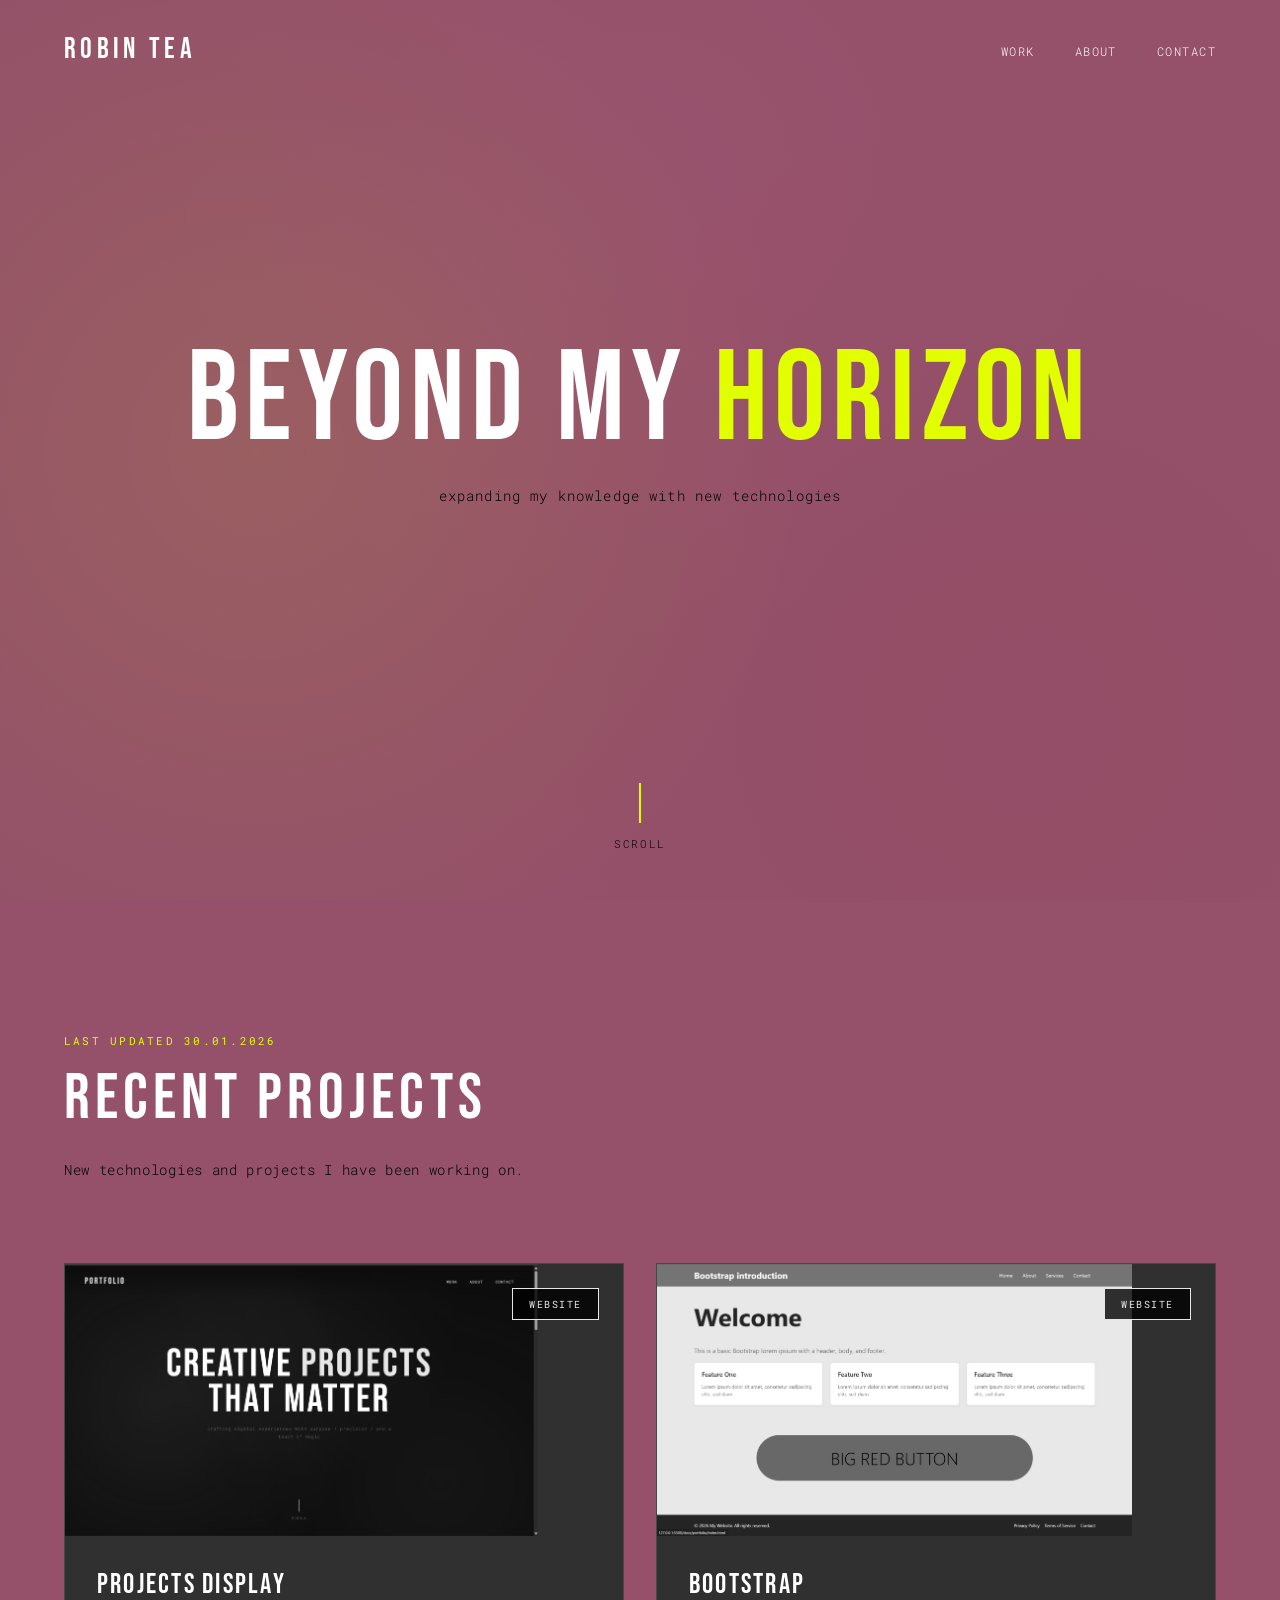
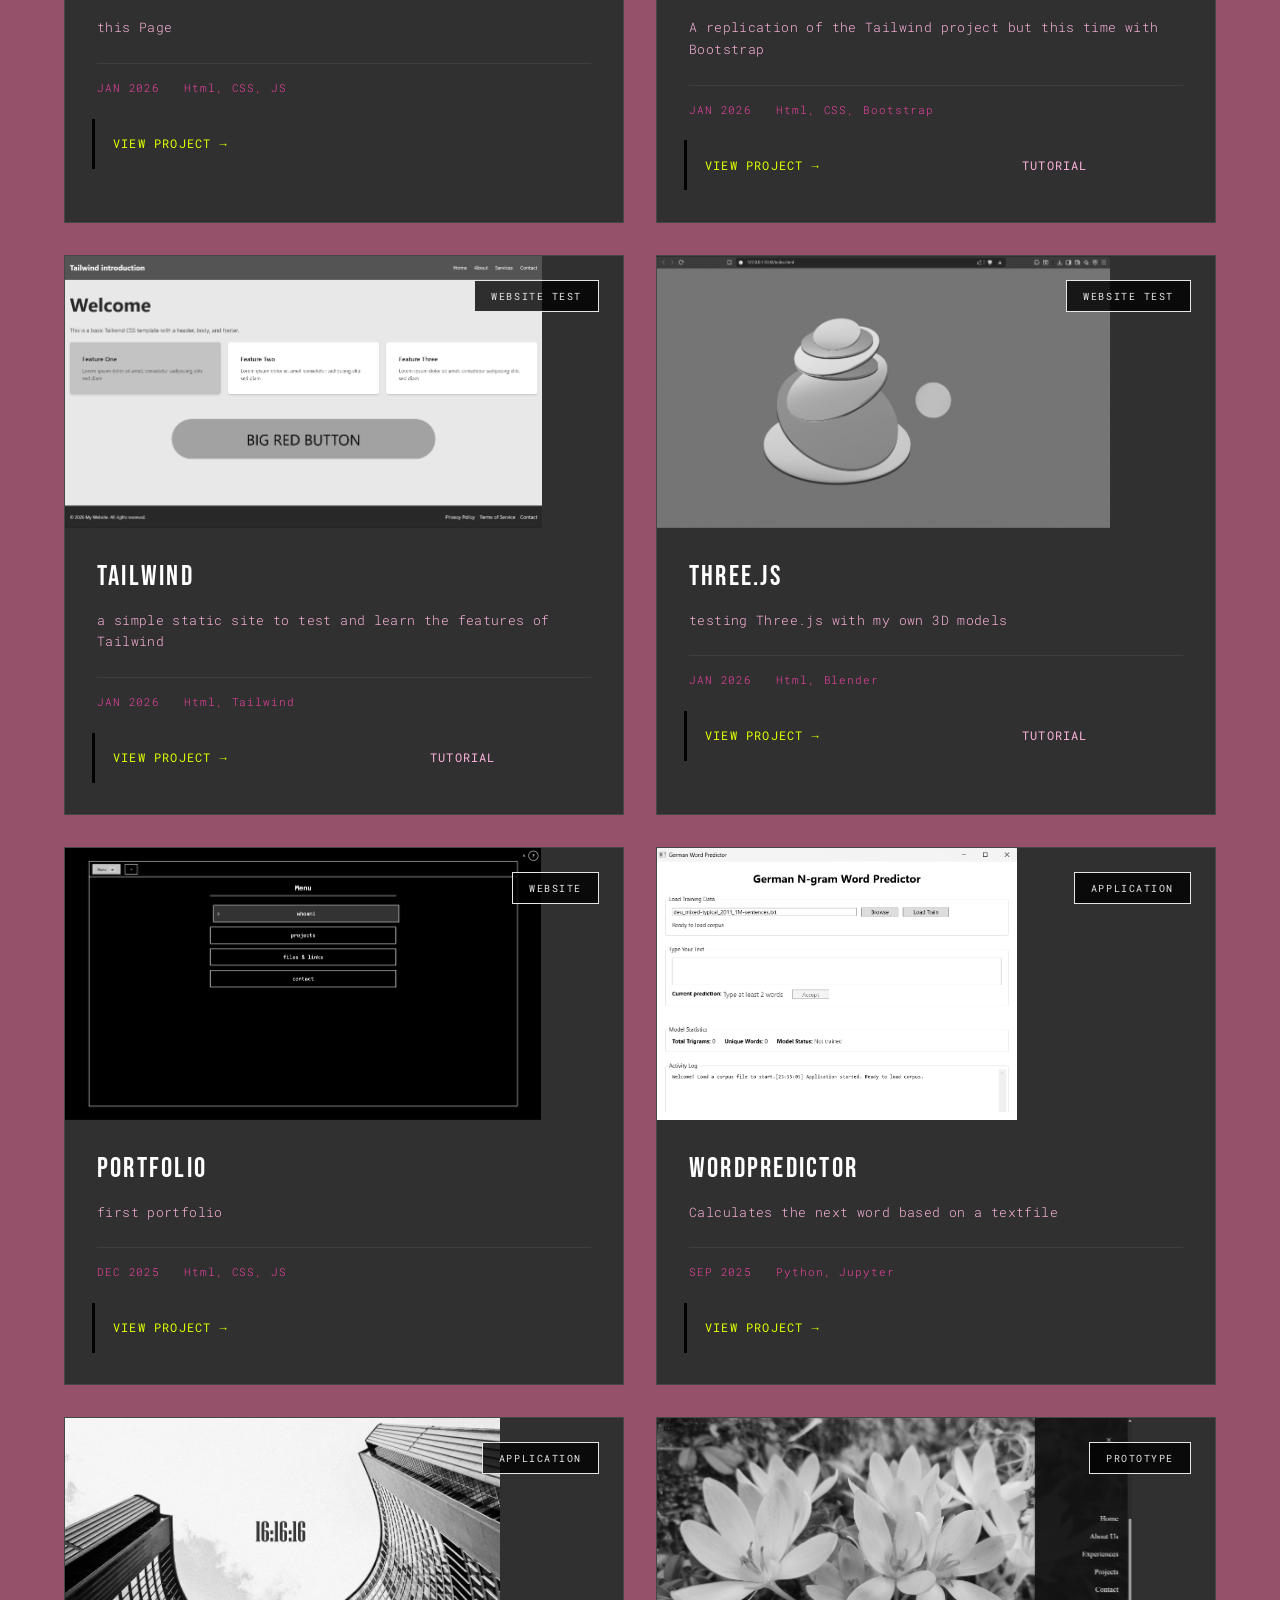
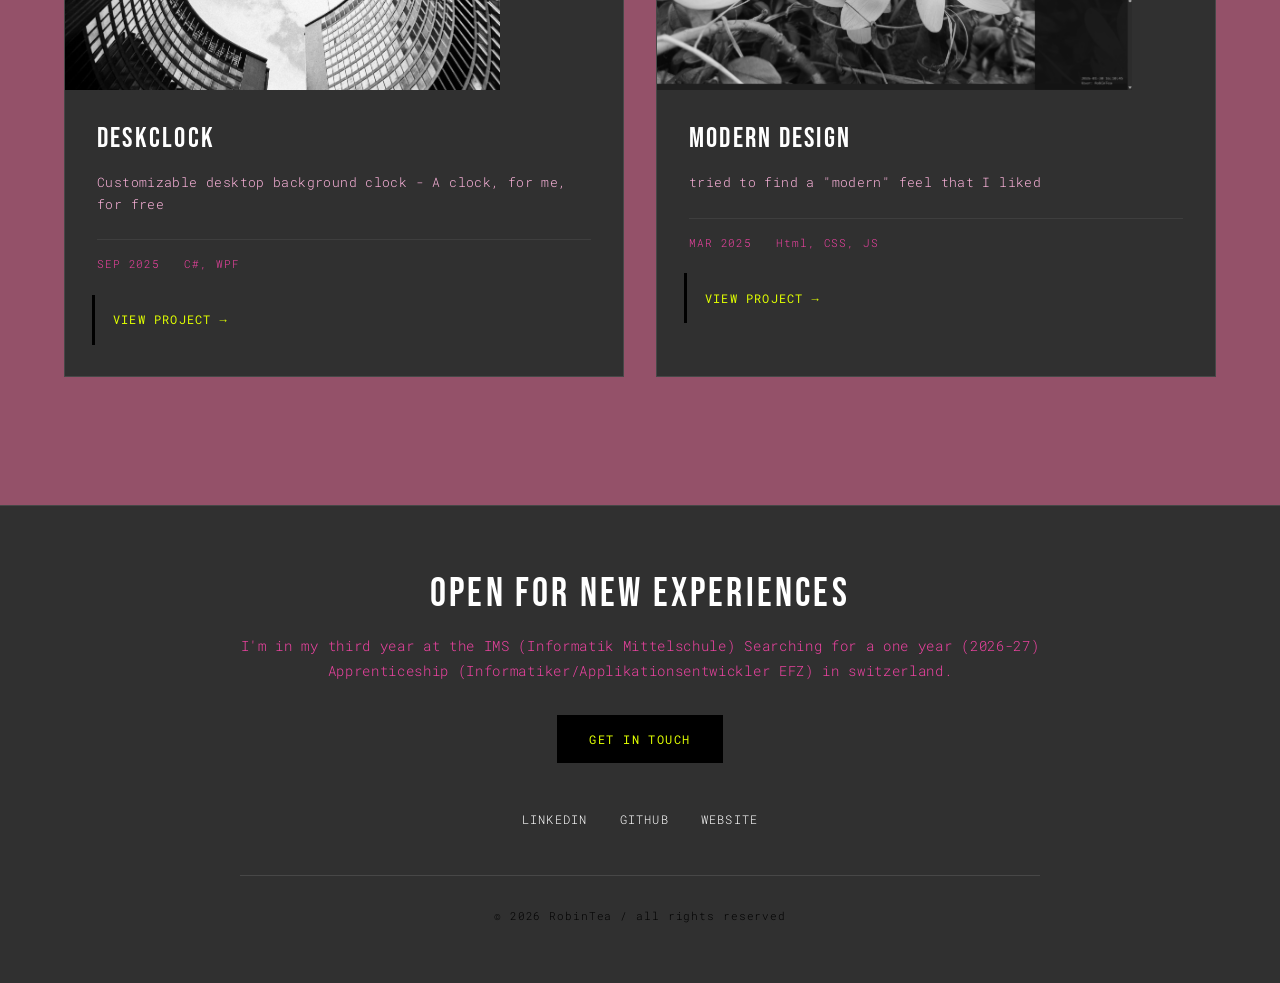
==== docs/index.html @ 31b61b34 "Add files via upload" ====
<!DOCTYPE html>
<html lang="en">
<head>
    <meta charset="UTF-8">
    <meta name="viewport" content="width=device-width, initial-scale=1.0">
    <title>Projects RobinTea</title>
    <link rel="stylesheet" href="styles.css">
    <link href="https://fonts.googleapis.com/css2?family=Bebas+Neue&family=Roboto+Mono:wght@100;300;400;500&display=swap" rel="stylesheet">
</head>
<body>
    <!-- Navigation -->
    <nav>
        <div class="logo">Robin Tea</div>
        <ul class="nav-links">
            <li><a href="#work">Work</a></li>
            <li><a href="https://robintea.github.io/portfolio/" target="_blank">About</a></li>
            <li><a href="#contact">Contact</a></li>
        </ul>
    </nav>

    <!-- Hero Section -->
    <section class="hero" id="hero">
        <div class="hero-content">
            <h1>
                BEYOND MY <span class="accent-text">HORIZON</span><br>
                
            </h1>
            <p>expanding my knowledge with new technologies</p>
        </div>
        <div class="scroll-indicator">
            <span></span>
            <small>scroll</small>
        </div>
    </section>

    <!-- Projects Section -->
    <section class="projects-section" id="work">
        <div class="section-header">
            <span class="section-label">last updated 30.01.2026</span>
            <h2 class="section-title">RECENT PROJECTS</h2>
            <p class="section-description">New technologies and projects I have been working on.</p>
        </div>

        <div class="projects-grid">

            <div class="project-card">
                <div class="project-image">
                    <div class="project-tag">website</div>
                    <img class="project-image" src="pic/projects-display.png">
                </div>
                <div class="project-content">
                    <h3 class="project-title">Projects display</h3>
                    <p class="project-description">this Page</p>
                    <div class="project-meta">
                        <span>JAN 2026</span>
                        <span>Html, CSS, JS</span>
                    </div>
                    <a href="#hero" class="project-link">view project →</a>
                </div>
            </div>

            <div class="project-card">
                <div class="project-image">
                    <div class="project-tag">website</div>
                    <img class="project-image" src="/docs/pic/bootstrap.png">
                </div>
                <div class="project-content">
                    <h3 class="project-title">Bootstrap</h3>
                    <p class="project-description">A replication of the Tailwind project but this time with Bootstrap</p>
                    <div class="project-meta">
                        <span>JAN 2026</span>
                        <span>Html, CSS, Bootstrap</span>
                    </div>
                    <a href="boot/index.html" target="_blank" class="project-link">view project →</a>
                    <a href="#" class="tutorial-link">Tutorial</a>
                </div>
            </div>

            <div class="project-card">
                <div class="project-image">
                    <div class="project-tag">website test</div>
                    <img class="project-image" src="/docs/pic/tailwind.png">
                </div>
                <div class="project-content">
                    <h3 class="project-title">Tailwind</h3>
                    <p class="project-description">a simple static site to test and learn the features of Tailwind</p>
                    <div class="project-meta">
                        <span>JAN 2026</span>
                        <span>Html, Tailwind</span>
                    </div>
                    <a href="tail/index.html" target="_blank" class="project-link">view project →</a>
                    <a href="#" class="tutorial-link">Tutorial</a>
                </div>
            </div>

            <div class="project-card">
                <div class="project-image">
                    <div class="project-tag">website test</div>
                    <img class="project-image" src="/docs/pic/three.png">
                </div>
                <div class="project-content">
                    <h3 class="project-title">three.js</h3>
                    <p class="project-description">testing Three.js with my own 3D models</p>
                    <div class="project-meta">
                        <span>JAN 2026</span>
                        <span>Html, Blender</span>
                    </div>
                    <a href="#" target="_blank" class="project-link">view project →</a>
                    <a href="#" target="_blank" class="tutorial-link">Tutorial</a>
                </div>
            </div>

            <div class="project-card">
                <div class="project-image">
                    <div class="project-tag">website</div>
                    <img class="project-image" src="/docs/pic/portfolio.png">
                </div>
                <div class="project-content">
                    <h3 class="project-title">Portfolio</h3>
                    <p class="project-description">first portfolio</p>
                    <div class="project-meta">
                        <span>DEC 2025</span>
                        <span>Html, CSS, JS</span>
                    </div>
                    <a href="https://robintea.github.io/portfolio/" target="_blank" class="project-link">view project →</a>
                </div>
            </div>

            <div class="project-card">
                <div class="project-image">
                    <div class="project-tag">Application</div>
                    <img class="project-image" src="/docs/pic/wordPredictor.png">
                </div>
                <div class="project-content">
                    <h3 class="project-title">WordPredictor</h3>
                    <p class="project-description">Calculates the next word based on a textfile</p>
                    <div class="project-meta">
                        <span>SEP 2025</span>
                        <span>Python, Jupyter</span>
                    </div>
                    <a href="https://github.com/RobinTea/Word_Predictor_AI/releases" target="_blank" class="project-link">view project →</a>
                </div>
            </div>

            <div class="project-card">
                <div class="project-image">
                    <div class="project-tag">Application</div>
                    <img class="project-image" src="/docs/pic/deskClock.png">
                </div>
                <div class="project-content">
                    <h3 class="project-title">DeskClock</h3>
                    <p class="project-description">Customizable desktop background clock - A clock, for me, for free</p>
                    <div class="project-meta">
                        <span>SEP 2025</span>
                        <span>C#, WPF</span>
                    </div>
                    <a href="https://github.com/RobinTea/DeskClock/releases" target="_blank" class="project-link">view project →</a>
                </div>
            </div>

            <div class="project-card">
                <div class="project-image">
                    <div class="project-tag">Prototype</div>
                    <img class="project-image" src="/docs/pic/flower.png">
                </div>
                <div class="project-content">
                    <h3 class="project-title">Modern Design</h3>
                    <p class="project-description">tried to find a "modern" feel that I liked</p>
                    <div class="project-meta">
                        <span>MAR 2025</span>
                        <span>Html, CSS, JS</span>
                    </div>
                    <a href="https://robintea.github.io/Lernperiode-9/" target="_blank" class="project-link">view project →</a>
                </div>
            </div>

            

        </div>
    </section>

    <!-- Footer -->
    <footer id="contact">
        <div class="footer-content">
            <h2 class="footer-title">open for new experiences</h2>
            <p class="footer-description">I'm in my third year at the IMS (Informatik Mittelschule) Searching for a one year (2026-27) Apprenticeship (Informatiker/Applikationsentwickler EFZ) in switzerland.</p>
            <a class="cta-button" onclick=" window.location.href='mailto:robin.taing@hotmail.com' ">get in touch</a>
            
            <div class="social-links">
                <a href="https://ch.linkedin.com/in/robin-taing-7a8b56353" target="_blank">linkedin</a>
                <a href="https://github.com/RobinTea" target="_blank">github</a>
                <a href="https://robintea.github.io/portfolio/" target="_blank">website</a>
            </div>

            <div class="copyright">
                © 2026 RobinTea / all rights reserved
            </div>
        </div>
    </footer>

    <script src="script.js"></script>
</body>
</html>
---- docs/styles.css ----
:root {
    /*--primary: #0033ff;*/
    --accent: #E1FF00;
    --primary-text: #ffffff;
    --purple: #BD5E97;
    --text: #000000;
    --bg: #945169;
    --card-text: #ffb5de;
    --card-bg: #303030;
    --tech-text: #f143a3;
}

* {
    margin: 0;
    padding: 0;
    box-sizing: border-box;
}

body {
    font-family: 'Roboto Mono', monospace;
    font-weight: 300;
    background: var(--bg);
    color: var(--text);
    overflow-x: hidden;
}

/* Hero Section */
.hero {
    height: 100vh;
    display: flex;
    align-items: center;
    justify-content: center;
    position: relative;
    overflow: hidden;
}

.hero::before {
    content: '';
    position: absolute;
    top: 0;
    left: 0;
    right: 0;
    bottom: 0;
    background: 
        radial-gradient(circle at 20% 50%, rgba(225, 255, 0, 0.08) 0%, transparent 50%),
        radial-gradient(circle at 80% 80%, rgba(151, 61, 92, 0.12) 0%, transparent 50%),
        radial-gradient(circle at 50% 20%, rgba(189, 94, 151, 0.08) 0%, transparent 50%);
    animation: pulse 15s ease-in-out infinite;
}

@keyframes pulse {
    0%, 100% { opacity: 1; }
    50% { opacity: 0.6; }
}

.hero-content {
    text-align: center;
    position: relative;
    z-index: 1;
    animation: fadeInUp 1.2s ease-out;
}

@keyframes fadeInUp {
    from {
        opacity: 0;
        transform: translateY(40px);
    }
    to {
        opacity: 1;
        transform: translateY(0);
    }
}

.hero h1 {
    font-family: 'Bebas Neue', sans-serif;
    font-size: clamp(3rem, 10vw, 8rem);
    font-weight: 400;
    line-height: 0.9;
    margin-bottom: 1.5rem;
    letter-spacing: 0.05em;
    color: var(--primary-text);
}

.hero .accent-text {
    color: var(--accent);
    display: inline-block;
    animation: slideIn 1.2s ease-out 0.3s both;
}

@keyframes slideIn {
    from {
        opacity: 0;
        transform: translateX(-30px);
    }
    to {
        opacity: 1;
        transform: translateX(0);
    }
}

.hero p {
    font-size: 0.9rem;
    font-weight: 300;
    color: var(--text);
    max-width: 600px;
    margin: 0 auto 3rem;
    animation: fadeInUp 1.2s ease-out 0.4s both;
    letter-spacing: 0.08em;
    line-height: 1.8;
}

.scroll-indicator {
    position: absolute;
    bottom: 3rem;
    left: 50%;
    transform: translateX(-50%);
    animation: bounce 2s infinite;
}

@keyframes bounce {
    0%, 20%, 50%, 80%, 100% { transform: translateX(-50%) translateY(0); }
    40% { transform: translateX(-50%) translateY(-10px); }
    60% { transform: translateX(-50%) translateY(-5px); }
}

.scroll-indicator span {
    display: block;
    width: 2px;
    height: 40px;
    background: var(--accent);
    margin: 0 auto 0.5rem;
}

.scroll-indicator small {
    font-size: 0.7rem;
    letter-spacing: 0.15em;
    text-transform: uppercase;
    color: var(--text);
}

/* Navigation */
nav {
    position: fixed;
    top: 0;
    left: 0;
    right: 0;
    padding: 2rem 4rem;
    display: flex;
    justify-content: space-between;
    align-items: center;
    z-index: 1000;
    /*background: linear-gradient(to bottom, var(--dark-bg) 0%, transparent 100%);
    animation: fadeIn 1s ease-out;*/
}

@keyframes fadeIn {
    from { opacity: 0; }
    to { opacity: 1; }
}

.logo {
    font-family: 'Bebas Neue', sans-serif;
    font-size: 1.8rem;
    font-weight: 400;
    letter-spacing: 0.15em;
    color: var(--primary-text);
}

.nav-links {
    display: flex;
    gap: 2.5rem;
    list-style: none;
}

.nav-links a {
    color: var(--primary-text);
    text-decoration: none;
    font-weight: 300;
    font-size: 0.75rem;
    letter-spacing: 0.12em;
    position: relative;
    transition: color 0.3s ease;
    text-transform: uppercase;
}

.nav-links a::after {
    content: '';
    position: absolute;
    bottom: -4px;
    left: 0;
    width: 0;
    height: 1px;
    background: var(--accent);
    transition: width 0.3s ease;
}

.nav-links a:hover {
    color: var(--accent);
}

.nav-links a:hover::after {
    width: 100%;
}

/* Projects Grid */
.projects-section {
    padding: 8rem 4rem;
    max-width: 1600px;
    margin: 0 auto;
}

.section-header {
    margin-bottom: 5rem;
    animation: fadeInUp 1s ease-out;
}

.section-label {
    font-size: 0.7rem;
    letter-spacing: 0.2em;
    text-transform: uppercase;
    color: var(--accent);
    font-weight: 400;
    margin-bottom: 1rem;
    display: inline-block;
}

.section-title {
    font-family: 'Bebas Neue', sans-serif;
    font-size: clamp(2.5rem, 5vw, 4rem);
    font-weight: 400;
    line-height: 1.1;
    margin-bottom: 1.5rem;
    letter-spacing: 0.08em;
    color: var(--primary-text);
}

.section-description {
    font-size: 0.85rem;
    font-weight: 300;
    color: var(--card);
    max-width: 600px;
    line-height: 1.8;
    letter-spacing: 0.05em;
}

.projects-grid {
    display: grid;
    grid-template-columns: repeat(auto-fit, minmax(400px, 1fr));
    gap: 2rem;
    margin-top: 4rem;
}

.project-card {
    background: var(--card-bg);
    border: 1px solid rgba(122, 122, 122, 0.3);
    border-radius: 0;
    overflow: hidden;
    transition: transform 0.4s ease, border-color 0.4s ease;
    cursor: pointer;
    position: relative;
    animation: fadeInUp 0.8s ease-out both;
}

.project-card:nth-child(1) { animation-delay: 0.1s; }
.project-card:nth-child(2) { animation-delay: 0.2s; }
.project-card:nth-child(3) { animation-delay: 0.3s; }
.project-card:nth-child(4) { animation-delay: 0.4s; }
.project-card:nth-child(5) { animation-delay: 0.5s; }
.project-card:nth-child(6) { animation-delay: 0.6s; }

.project-card:hover {
    transform: translateY(-8px);
    border-color: var(--accent);
}


.project-image {
    height: 17rem;
    /*background: linear-gradient(135deg, var(--primary-text) 0%, var(--purple) 100%);*/
    position: relative;
    overflow: hidden;
    filter: grayscale(100%);
    transition: filter 0.3s;
}

.project-image:hover {
    filter: grayscale(0%);
}

/*
.project-card:nth-child(2n) .project-image {
    background: linear-gradient(135deg, var(--purple) 0%, var(--accent) 100%);
}

.project-card:nth-child(3n) .project-image {
    background: linear-gradient(135deg, var(--accent) 0%, var(--primary-text) 100%);
}

.project-card:nth-child(4n) .project-image {
    background: linear-gradient(135deg, var(--primary-text) 0%, #1a1a1a 100%);
}

.project-card:nth-child(5n) .project-image {
    background: linear-gradient(135deg, var(--purple) 0%, var(--text) 100%);
}

.project-card:nth-child(6n) .project-image {
    background: linear-gradient(135deg, #1a1a1a 0%, var(--purple) 100%);
}
*/

.project-image::before {
    content: '';
    position: absolute;
    top: 0;
    left: 0;
    right: 0;
    bottom: 0;
    background: rgba(0, 0, 0, 0.3);
    opacity: 0;
    transition: opacity 0.4s ease;
}

.project-card:hover .project-image::before {
    opacity: 1;
}

.project-tag {
    position: absolute;
    top: 1.5rem;
    right: 1.5rem;
    background: rgba(0, 0, 0, 0.8);
    border: 1px solid var(--accent);
    color: var(--accent);
    padding: 0.5rem 1rem;
    font-size: 0.65rem;
    font-weight: 400;
    letter-spacing: 0.15em;
    text-transform: uppercase;
    z-index: 1;
    border-radius: 0;
}

.project-content {
    padding: 2rem;
}

.project-title {
    font-family: 'Bebas Neue', sans-serif;
    font-size: 1.75rem;
    font-weight: 400;
    margin-bottom: 1rem;
    line-height: 1.2;
    letter-spacing: 0.08em;
    color: var(--primary-text);
}

.project-description {
    color: var(--card-text);
    font-size: 0.8rem;
    font-weight: 300;
    line-height: 1.7;
    margin-bottom: 1.5rem;
    letter-spacing: 0.03em;
}

.project-meta {
    display: flex;
    gap: 1.5rem;
    font-size: 0.7rem;
    color: var(--tech-text);
    border-top: 1px solid rgba(122, 122, 122, 0.2);
    padding-top: 1rem;
    letter-spacing: 0.08em;
}

.project-meta span {
    display: flex;
    align-items: center;
    gap: 0.5rem;
}

.project-link {
    padding: 1rem;
    margin-top: 1.5rem;
    display: inline-flex;
    align-items: center;
    gap: 0.5rem;
    color: var(--accent);
    font-weight: 400;
    font-size: 0.75rem;
    text-decoration: none;
    letter-spacing: 0.1em;
    text-transform: uppercase;
    transition: gap 0.3s ease;
    position: relative;
}

.project-link::after {
    content: '';
    position:absolute;
    bottom: 3spx;
    left: -5px;
    width: 3px;
    height: 50px;
    /*text-decoration: underline ;*/
    background: var(--text);
    transition: width 0.5s ease-in;
    z-index: -1;
}

.project-link:hover::after {
    width: 280%;
}

.project-link:hover {
    color: var(--accent);
}

.tutorial-link {
    margin-top: 1.5rem;
    margin-left: 11rem;
    align-items: right;
    color: var(--card-text);
    font-weight: 400;
    font-size: 0.75rem;
    text-decoration: none;
    letter-spacing: 0.1em;
    text-transform: uppercase;
}

.tutorial-link:hover {
    color: var(--accent);
    text-decoration: underline;
}

/* Featured Project */
.featured-project {
    background: var(--card-bg);
    border: 1px solid rgba(122, 122, 122, 0.3);
    color: white;
    overflow: hidden;
    margin: 6rem 0;
    display: grid;
    grid-template-columns: 1fr 1fr;
    min-height: 600px;
    animation: fadeInUp 1s ease-out;
}

.featured-content {
    padding: 4rem;
    display: flex;
    flex-direction: column;
    justify-content: center;
}

.featured-label {
    color: var(--accent);
    font-size: 0.7rem;
    letter-spacing: 0.2em;
    text-transform: uppercase;
    font-weight: 400;
    margin-bottom: 2rem;
}

.featured-title {
    font-family: 'Bebas Neue', sans-serif;
    font-size: 3rem;
    font-weight: 400;
    line-height: 1.1;
    margin-bottom: 1.5rem;
    letter-spacing: 0.08em;
    color: var(--primary-text);
}

.featured-description {
    font-size: 0.85rem;
    font-weight: 300;
    line-height: 1.8;
    color: var(--text);
    margin-bottom: 2rem;
    letter-spacing: 0.05em;
}

.featured-stats {
    display: grid;
    grid-template-columns: repeat(3, 1fr);
    gap: 2rem;
    margin: 3rem 0;
}

.stat {
    border-left: 2px solid var(--accent);
    padding-left: 1rem;
}

.stat-value {
    font-family: 'Bebas Neue', sans-serif;
    font-size: 2.5rem;
    font-weight: 400;
    color: var(--primary-text);
    margin-bottom: 0.5rem;
    letter-spacing: 0.05em;
}

.stat-label {
    font-size: 0.65rem;
    color: var(--text);
    text-transform: uppercase;
    letter-spacing: 0.15em;
}

.featured-image {
    background: linear-gradient(135deg, var(--primary-text) 0%, var(--purple) 50%, var(--accent) 100%);
    position: relative;
}

.cta-button {
    display: inline-flex;
    align-items: center;
    gap: 0.75rem;
    background: var(--text);
    color: var(--accent);
    padding: 1rem 2rem;
    border: none;
    border-radius: 0;
    font-family: 'Roboto Mono', monospace;
    font-size: 0.75rem;
    font-weight: 400;
    letter-spacing: 0.12em;
    text-transform: uppercase;
    cursor: pointer;
    transition: all 0.3s ease;
    text-decoration: none;
    align-self: flex-start;
}

.cta-button:hover {
    background: var(--accent);
    color: var(--text);
}

/* Footer */
footer {
    background: var(--card-bg);
    color: white;
    padding: 4rem;
    text-align: center;
    border-top: 1px solid rgba(122, 122, 122, 0.3);
}

.footer-content {
    max-width: 800px;
    margin: 0 auto;
}

.footer-title {
    font-family: 'Bebas Neue', sans-serif;
    font-size: 2.5rem;
    font-weight: 400;
    margin-bottom: 1rem;
    letter-spacing: 0.08em;
    color: var(--primary-text);
}

.footer-description {
    color: var(--tech-text);
    margin-bottom: 2rem;
    font-size: 0.85rem;
    font-weight: 300;
    letter-spacing: 0.05em;
    line-height: 1.8;
}

.social-links {
    display: flex;
    justify-content: center;
    gap: 2rem;
    margin: 3rem 0;
    color: var(--text);
}

.social-links a {
    color: var(--primary-text);
    text-decoration: none;
    font-weight: 300;
    font-size: 0.75rem;
    letter-spacing: 0.1em;
    text-transform: uppercase;
    transition: color 1.3s ease;
}

.social-links a:hover {
    color: var(--accent);
    text-decoration: underline;
}

.copyright {
    margin-top: 3rem;
    padding-top: 2rem;
    border-top: 1px solid rgba(122, 122, 122, 0.3);
    color: var(--text);
    font-size: 0.7rem;
    letter-spacing: 0.08em;
}

/* Responsive */
@media (max-width: 1024px) {
    .projects-grid {
        grid-template-columns: 1fr;
    }

    .featured-project {
        grid-template-columns: 1fr;
    }

    .featured-image {
        min-height: 400px;
    }

    nav {
        padding: 1.5rem 2rem;
    }

    .projects-section {
        padding: 4rem 2rem;
    }
}

@media (max-width: 768px) {
    .nav-links {
        display: none;
    }

    .hero h1 {
        font-size: 3rem;
    }

    .section-title {
        font-size: 2rem;
    }

    .featured-stats {
        grid-template-columns: 1fr;
    }

    .featured-content {
        padding: 2rem;
    }

    .featured-title {
        font-size: 2rem;
    }
}
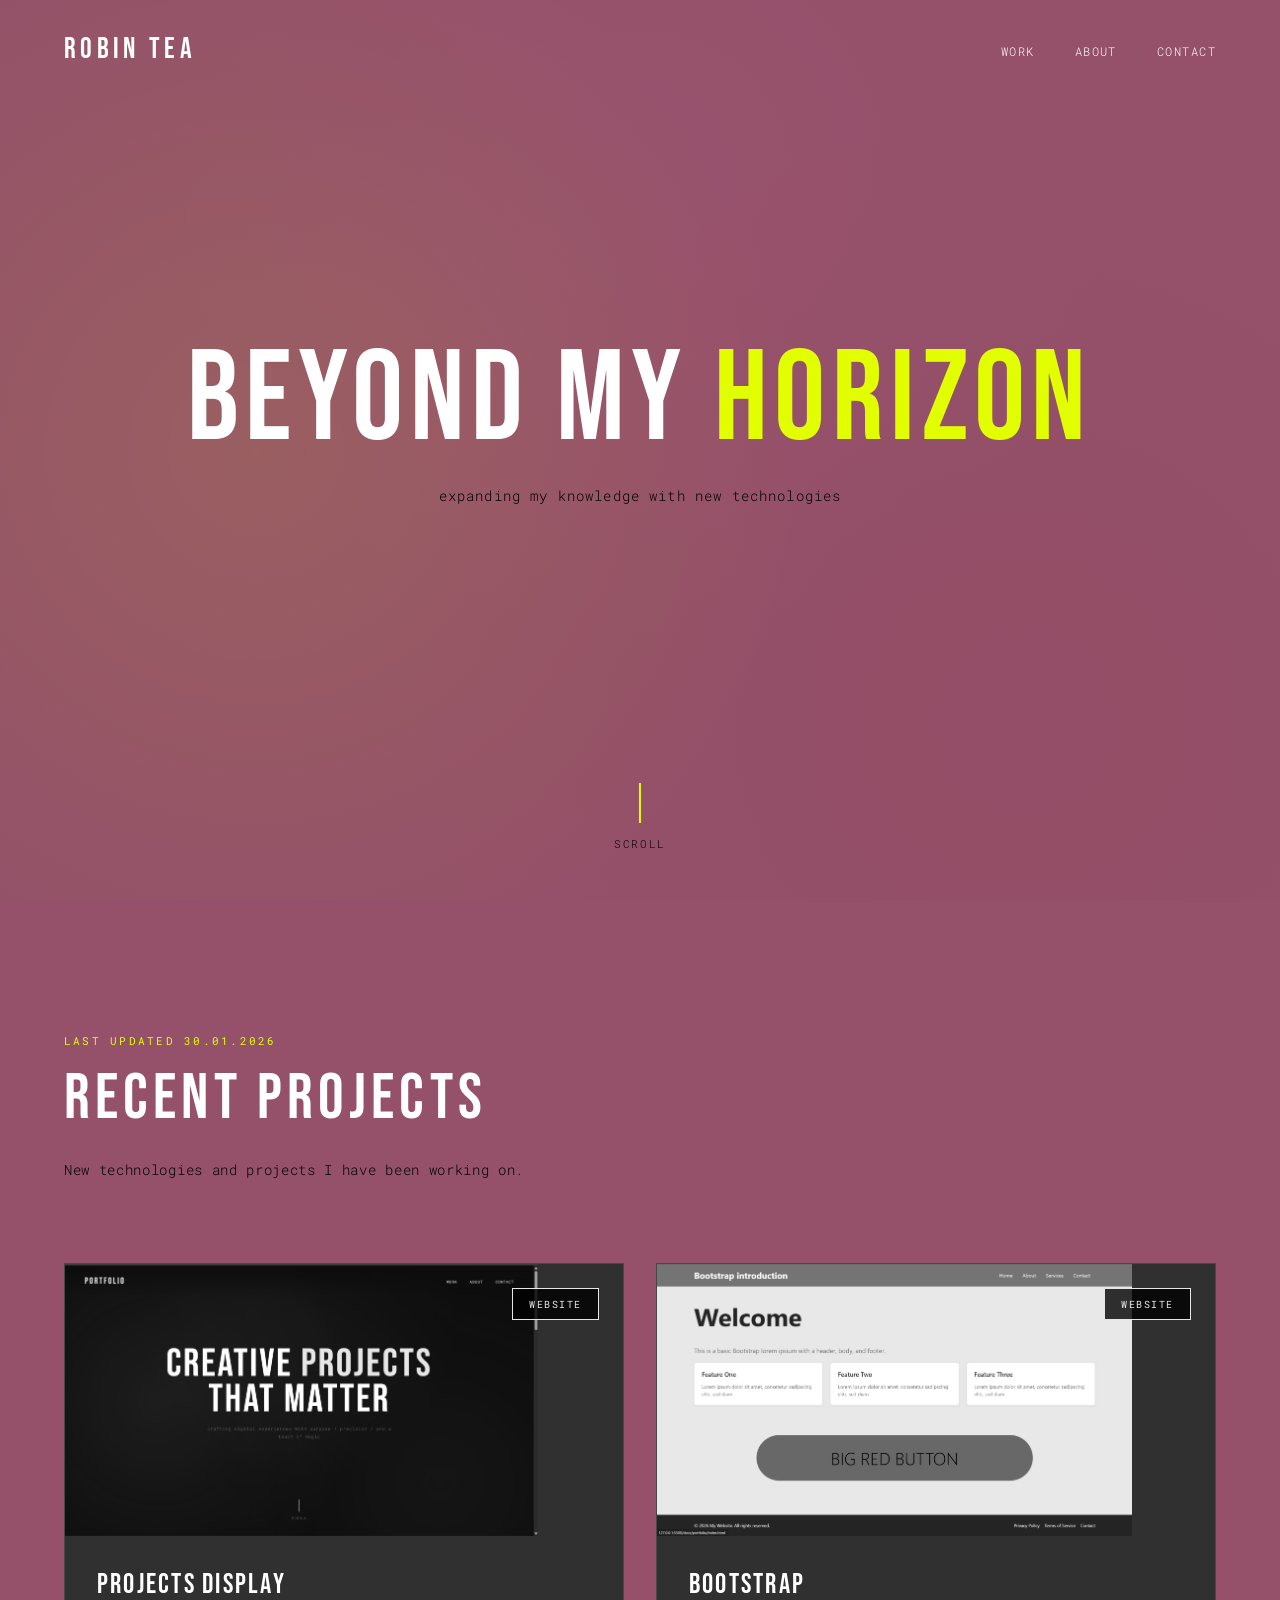
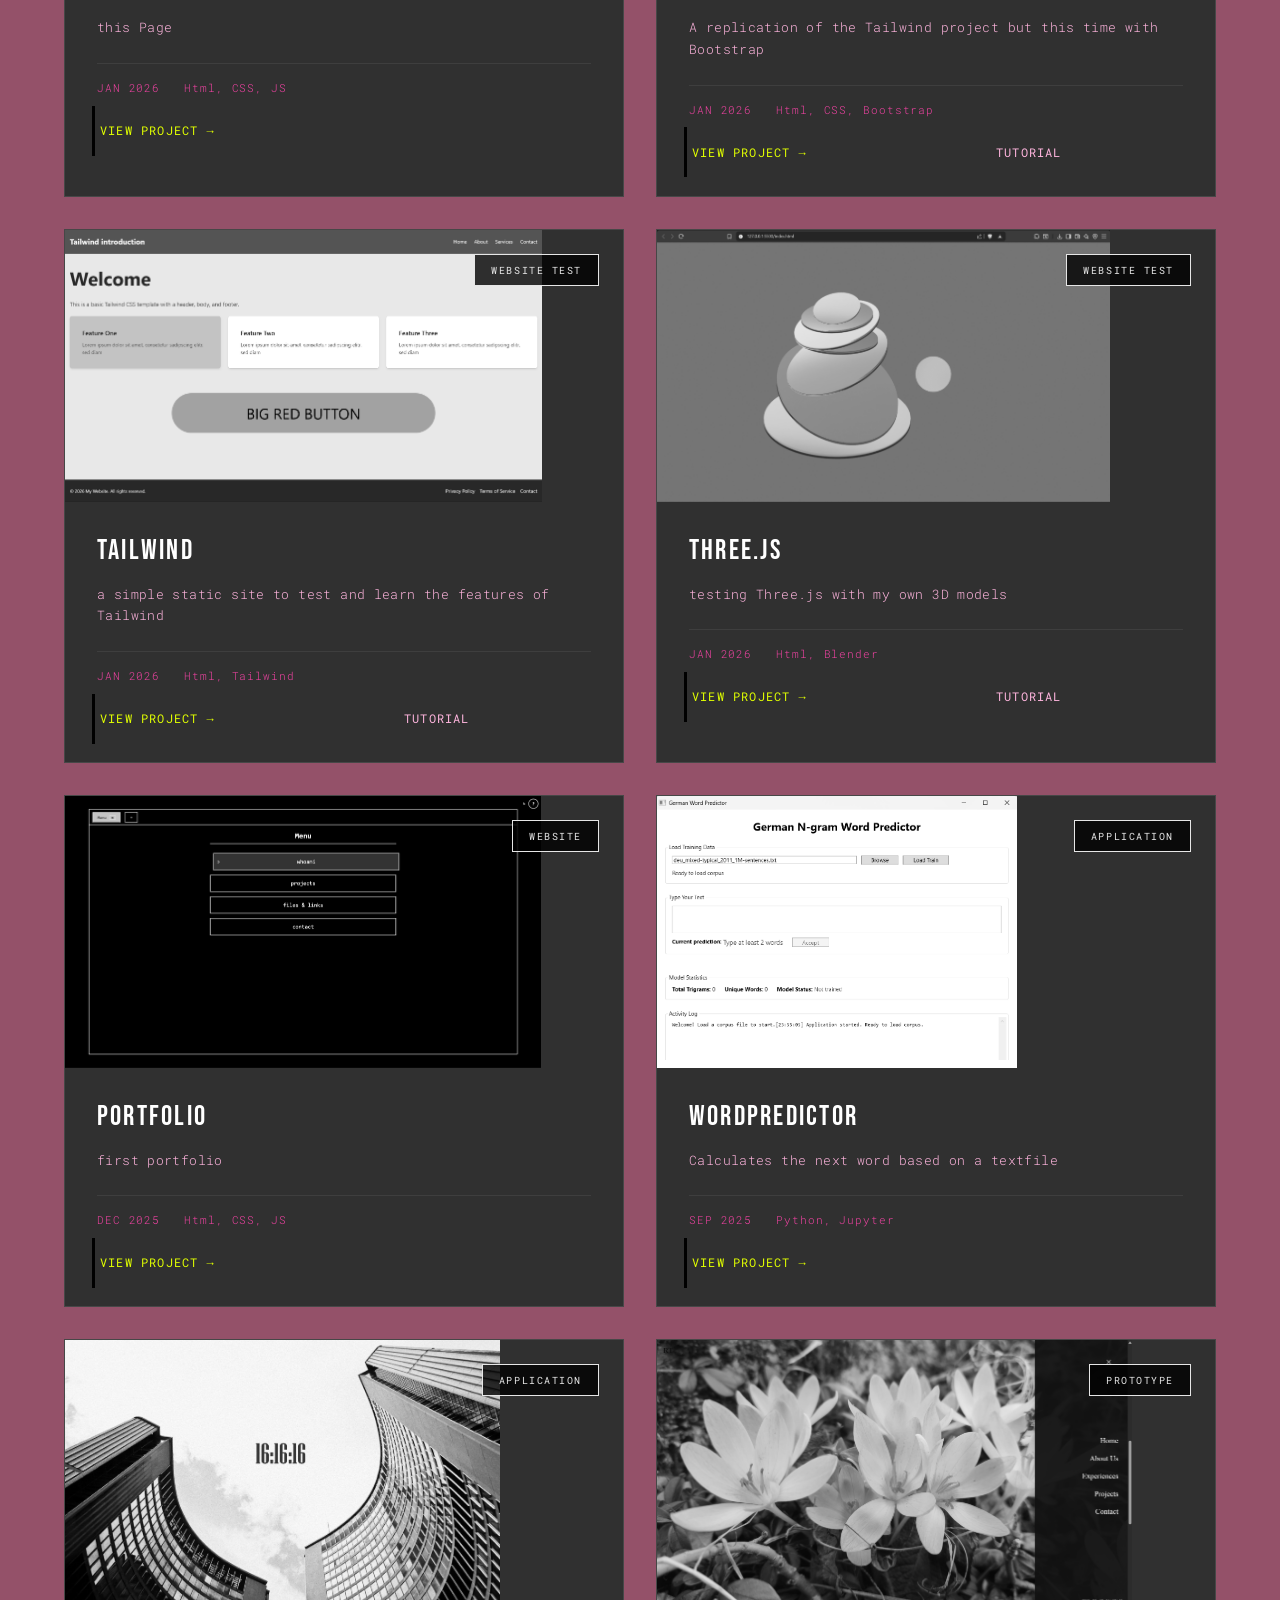
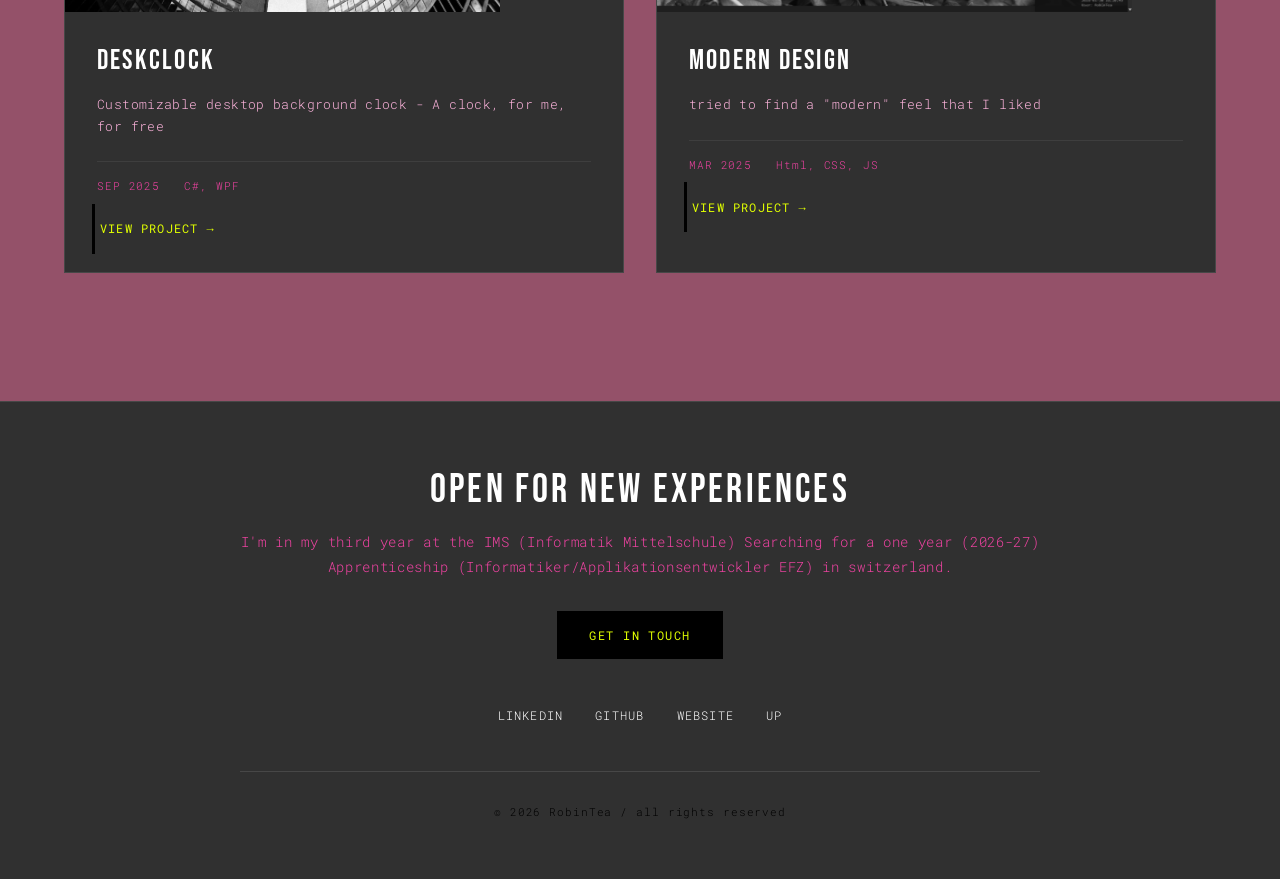
==== commit 9d38c841: "Add files via upload" ====
--- a/docs/index.html
+++ b/docs/index.html
@@ -23,7 +23,6 @@
         <div class="hero-content">
             <h1>
                 BEYOND MY <span class="accent-text">HORIZON</span><br>
-                
             </h1>
             <p>expanding my knowledge with new technologies</p>
         </div>
@@ -62,7 +61,7 @@
             <div class="project-card">
                 <div class="project-image">
                     <div class="project-tag">website</div>
-                    <img class="project-image" src="/docs/pic/bootstrap.png">
+                    <img class="project-image" src="pic/bootstrap.png">
                 </div>
                 <div class="project-content">
                     <h3 class="project-title">Bootstrap</h3>
@@ -79,7 +78,7 @@
             <div class="project-card">
                 <div class="project-image">
                     <div class="project-tag">website test</div>
-                    <img class="project-image" src="/docs/pic/tailwind.png">
+                    <img class="project-image" src="pic/tailwind.png">
                 </div>
                 <div class="project-content">
                     <h3 class="project-title">Tailwind</h3>
@@ -96,7 +95,7 @@
             <div class="project-card">
                 <div class="project-image">
                     <div class="project-tag">website test</div>
-                    <img class="project-image" src="/docs/pic/three.png">
+                    <img class="project-image" src="pic/three.png">
                 </div>
                 <div class="project-content">
                     <h3 class="project-title">three.js</h3>
@@ -113,7 +112,7 @@
             <div class="project-card">
                 <div class="project-image">
                     <div class="project-tag">website</div>
-                    <img class="project-image" src="/docs/pic/portfolio.png">
+                    <img class="project-image" src="pic/portfolio.png">
                 </div>
                 <div class="project-content">
                     <h3 class="project-title">Portfolio</h3>
@@ -129,7 +128,7 @@
             <div class="project-card">
                 <div class="project-image">
                     <div class="project-tag">Application</div>
-                    <img class="project-image" src="/docs/pic/wordPredictor.png">
+                    <img class="project-image" src="pic/wordPredictor.png">
                 </div>
                 <div class="project-content">
                     <h3 class="project-title">WordPredictor</h3>
@@ -145,7 +144,7 @@
             <div class="project-card">
                 <div class="project-image">
                     <div class="project-tag">Application</div>
-                    <img class="project-image" src="/docs/pic/deskClock.png">
+                    <img class="project-image" src="pic/deskClock.png">
                 </div>
                 <div class="project-content">
                     <h3 class="project-title">DeskClock</h3>
@@ -161,7 +160,7 @@
             <div class="project-card">
                 <div class="project-image">
                     <div class="project-tag">Prototype</div>
-                    <img class="project-image" src="/docs/pic/flower.png">
+                    <img class="project-image" src="pic/flower.png">
                 </div>
                 <div class="project-content">
                     <h3 class="project-title">Modern Design</h3>
@@ -190,6 +189,7 @@
                 <a href="https://ch.linkedin.com/in/robin-taing-7a8b56353" target="_blank">linkedin</a>
                 <a href="https://github.com/RobinTea" target="_blank">github</a>
                 <a href="https://robintea.github.io/portfolio/" target="_blank">website</a>
+                <a href="#hero" target="_blank">up</a>
             </div>
 
             <div class="copyright">
--- a/docs/styles.css
+++ b/docs/styles.css
@@ -381,7 +381,7 @@
 }
 
 .project-link {
-    padding: 1rem;
+    padding: 3px;
     margin-top: 1.5rem;
     display: inline-flex;
     align-items: center;
@@ -410,7 +410,7 @@
 }
 
 .project-link:hover::after {
-    width: 280%;
+    width: 320%;
 }
 
 .project-link:hover {
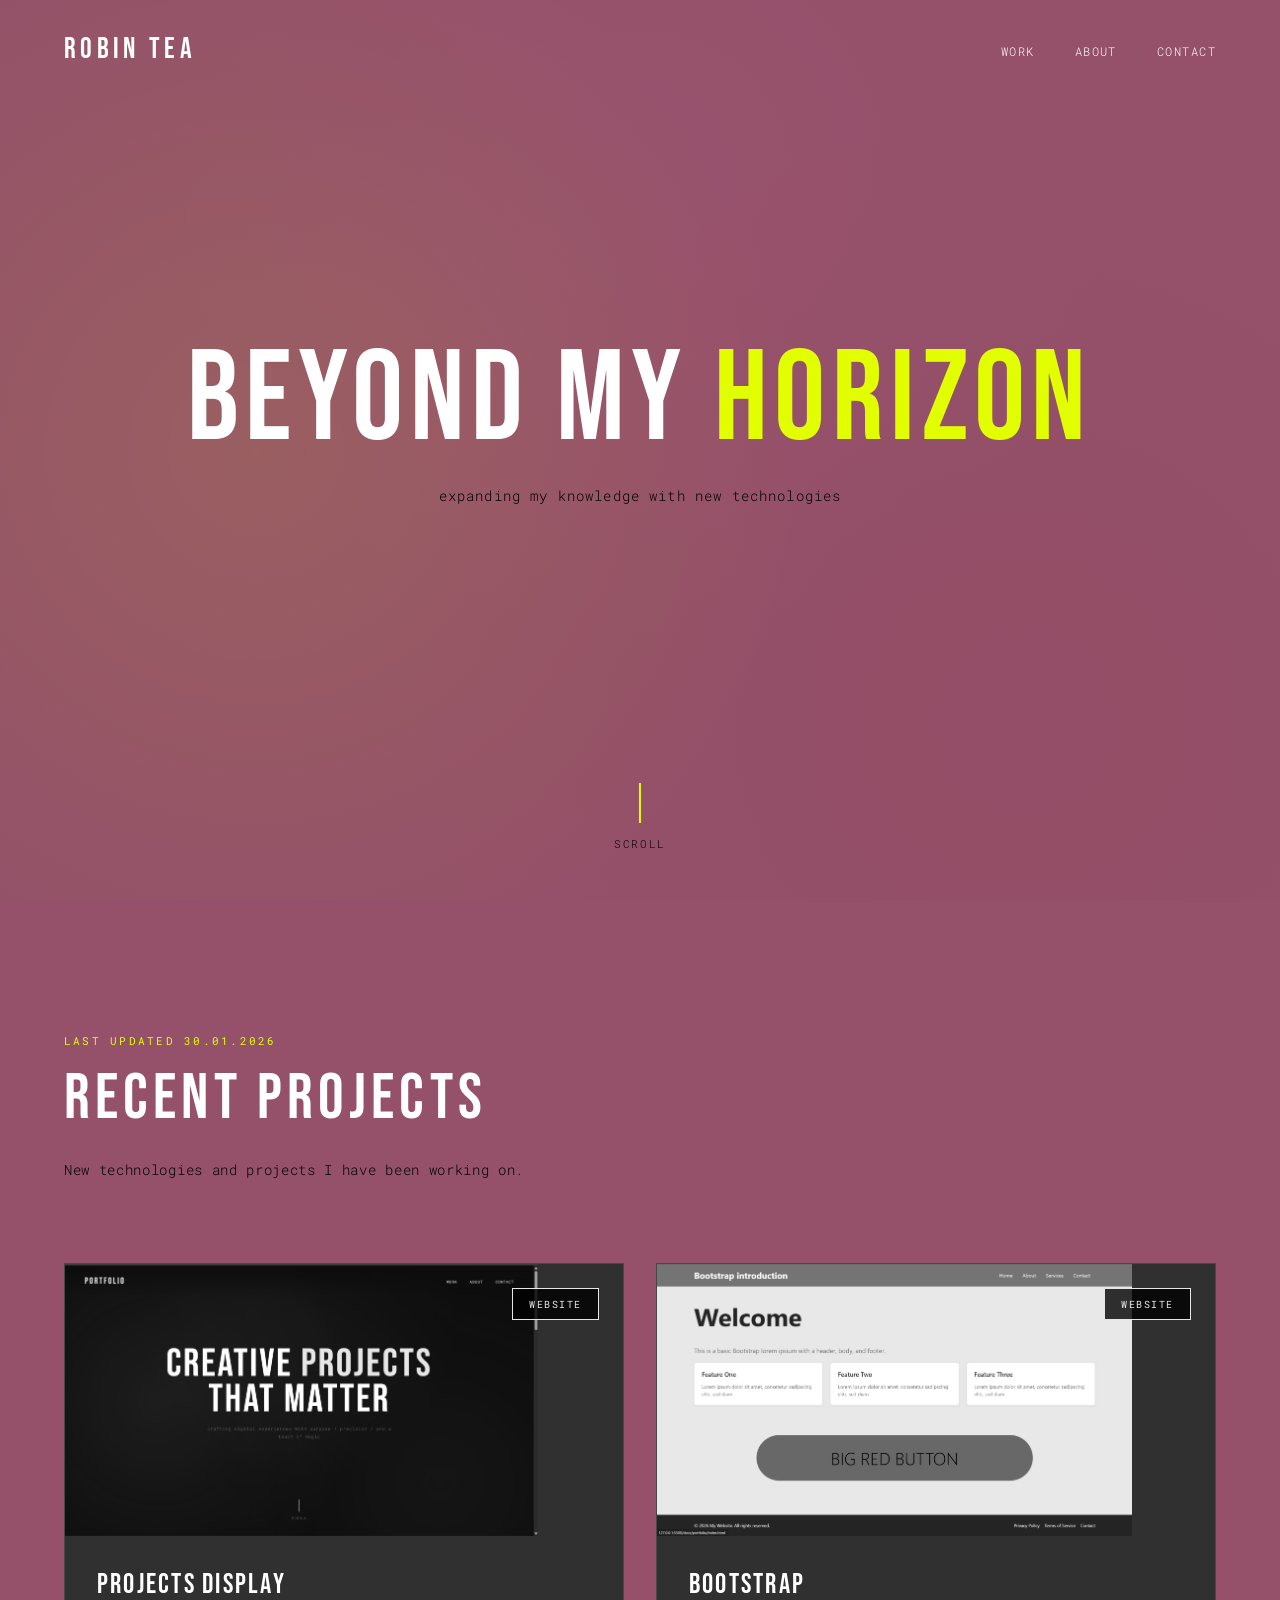
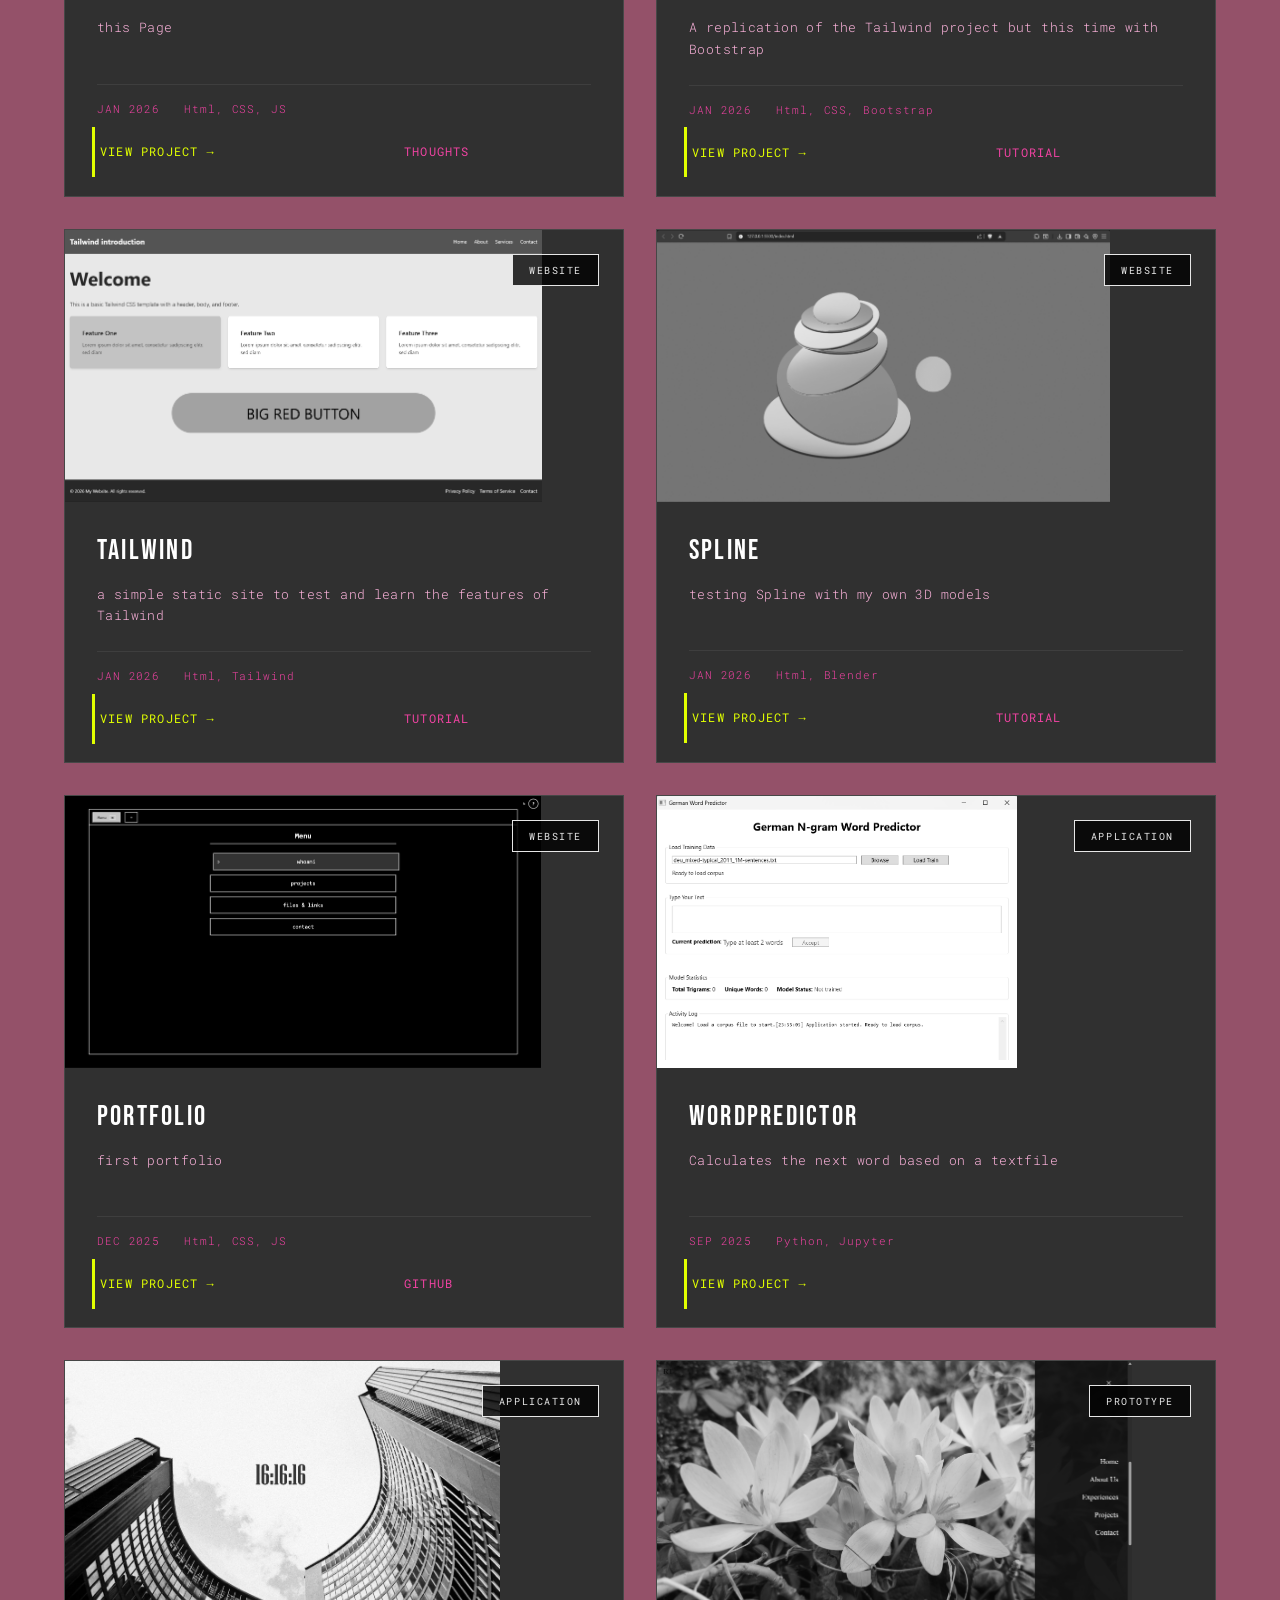
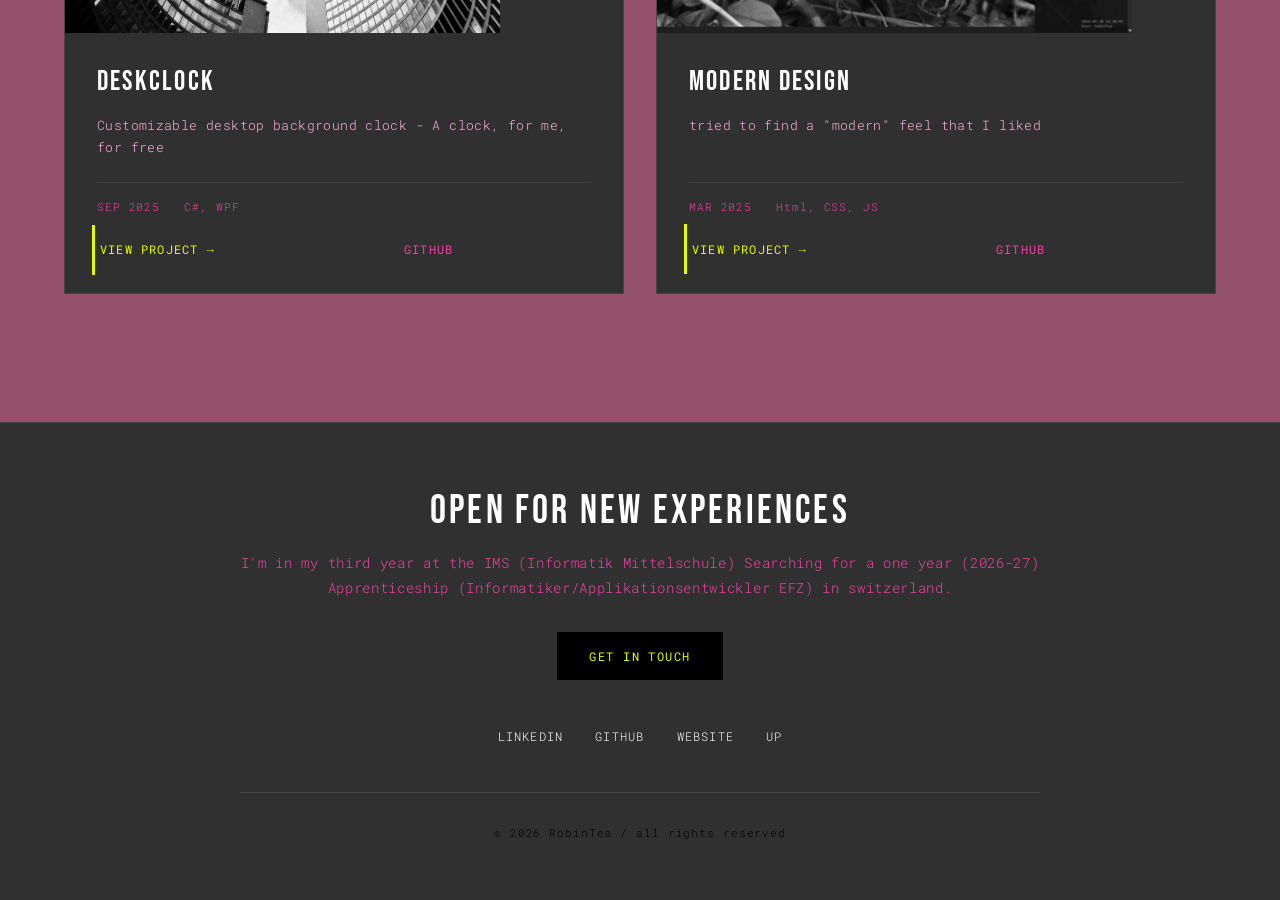
==== commit 0aa21f44: "Add files via upload" ====
--- a/docs/index.html
+++ b/docs/index.html
@@ -50,11 +50,13 @@
                 <div class="project-content">
                     <h3 class="project-title">Projects display</h3>
                     <p class="project-description">this Page</p>
+                    <br>
                     <div class="project-meta">
                         <span>JAN 2026</span>
                         <span>Html, CSS, JS</span>
                     </div>
                     <a href="#hero" class="project-link">view project →</a>
+                    <a href="#" target="_blank" class="tutorial-link">Thoughts</a>
                 </div>
             </div>
 
@@ -71,13 +73,13 @@
                         <span>Html, CSS, Bootstrap</span>
                     </div>
                     <a href="boot/index.html" target="_blank" class="project-link">view project →</a>
-                    <a href="#" class="tutorial-link">Tutorial</a>
-                </div>
-            </div>
-
-            <div class="project-card">
-                <div class="project-image">
-                    <div class="project-tag">website test</div>
+                    <a href="#" target="_blank" class="tutorial-link">Tutorial</a>
+                </div>
+            </div>
+
+            <div class="project-card">
+                <div class="project-image">
+                    <div class="project-tag">website</div>
                     <img class="project-image" src="pic/tailwind.png">
                 </div>
                 <div class="project-content">
@@ -88,23 +90,24 @@
                         <span>Html, Tailwind</span>
                     </div>
                     <a href="tail/index.html" target="_blank" class="project-link">view project →</a>
-                    <a href="#" class="tutorial-link">Tutorial</a>
-                </div>
-            </div>
-
-            <div class="project-card">
-                <div class="project-image">
-                    <div class="project-tag">website test</div>
-                    <img class="project-image" src="pic/three.png">
-                </div>
-                <div class="project-content">
-                    <h3 class="project-title">three.js</h3>
-                    <p class="project-description">testing Three.js with my own 3D models</p>
+                    <a href="#" target="_blank" class="tutorial-link">Tutorial</a>
+                </div>
+            </div>
+
+            <div class="project-card">
+                <div class="project-image">
+                    <div class="project-tag">website</div>
+                    <img class="project-image" src="pic/spline.png">
+                </div>
+                <div class="project-content">
+                    <h3 class="project-title">spline</h3>
+                    <p class="project-description">testing Spline with my own 3D models</p>
+                    <br>
                     <div class="project-meta">
                         <span>JAN 2026</span>
                         <span>Html, Blender</span>
                     </div>
-                    <a href="#" target="_blank" class="project-link">view project →</a>
+                    <a href="three/index.html" target="_blank" class="project-link">view project →</a>
                     <a href="#" target="_blank" class="tutorial-link">Tutorial</a>
                 </div>
             </div>
@@ -117,11 +120,13 @@
                 <div class="project-content">
                     <h3 class="project-title">Portfolio</h3>
                     <p class="project-description">first portfolio</p>
+                    <br>
                     <div class="project-meta">
                         <span>DEC 2025</span>
                         <span>Html, CSS, JS</span>
                     </div>
                     <a href="https://robintea.github.io/portfolio/" target="_blank" class="project-link">view project →</a>
+                    <a href="https://github.com/RobinTea/portfolio" target="_blank" class="tutorial-link">GitHub</a>
                 </div>
             </div>
 
@@ -133,11 +138,13 @@
                 <div class="project-content">
                     <h3 class="project-title">WordPredictor</h3>
                     <p class="project-description">Calculates the next word based on a textfile</p>
+                    <br>
                     <div class="project-meta">
                         <span>SEP 2025</span>
                         <span>Python, Jupyter</span>
                     </div>
                     <a href="https://github.com/RobinTea/Word_Predictor_AI/releases" target="_blank" class="project-link">view project →</a>
+
                 </div>
             </div>
 
@@ -154,6 +161,7 @@
                         <span>C#, WPF</span>
                     </div>
                     <a href="https://github.com/RobinTea/DeskClock/releases" target="_blank" class="project-link">view project →</a>
+                    <a href="https://github.com/RobinTea/DeskClock" target="_blank" class="tutorial-link">GitHub</a>
                 </div>
             </div>
 
@@ -165,11 +173,13 @@
                 <div class="project-content">
                     <h3 class="project-title">Modern Design</h3>
                     <p class="project-description">tried to find a "modern" feel that I liked</p>
+                    <br>
                     <div class="project-meta">
                         <span>MAR 2025</span>
                         <span>Html, CSS, JS</span>
                     </div>
                     <a href="https://robintea.github.io/Lernperiode-9/" target="_blank" class="project-link">view project →</a>
+                    <a href="https://github.com/RobinTea/Lernperiode-9" target="_blank" class="tutorial-link">GitHub</a>
                 </div>
             </div>
 
@@ -189,7 +199,7 @@
                 <a href="https://ch.linkedin.com/in/robin-taing-7a8b56353" target="_blank">linkedin</a>
                 <a href="https://github.com/RobinTea" target="_blank">github</a>
                 <a href="https://robintea.github.io/portfolio/" target="_blank">website</a>
-                <a href="#hero" target="_blank">up</a>
+                <a href="#hero">up</a>
             </div>
 
             <div class="copyright">
--- a/docs/styles.css
+++ b/docs/styles.css
@@ -404,24 +404,25 @@
     width: 3px;
     height: 50px;
     /*text-decoration: underline ;*/
-    background: var(--text);
+    background: var(--accent);
     transition: width 0.5s ease-in;
     z-index: -1;
 }
 
 .project-link:hover::after {
     width: 320%;
+    background: var(--tech-text);
 }
 
 .project-link:hover {
-    color: var(--accent);
+    color: var(--text);
 }
 
 .tutorial-link {
     margin-top: 1.5rem;
     margin-left: 11rem;
     align-items: right;
-    color: var(--card-text);
+    color: var(--tech-text);
     font-weight: 400;
     font-size: 0.75rem;
     text-decoration: none;
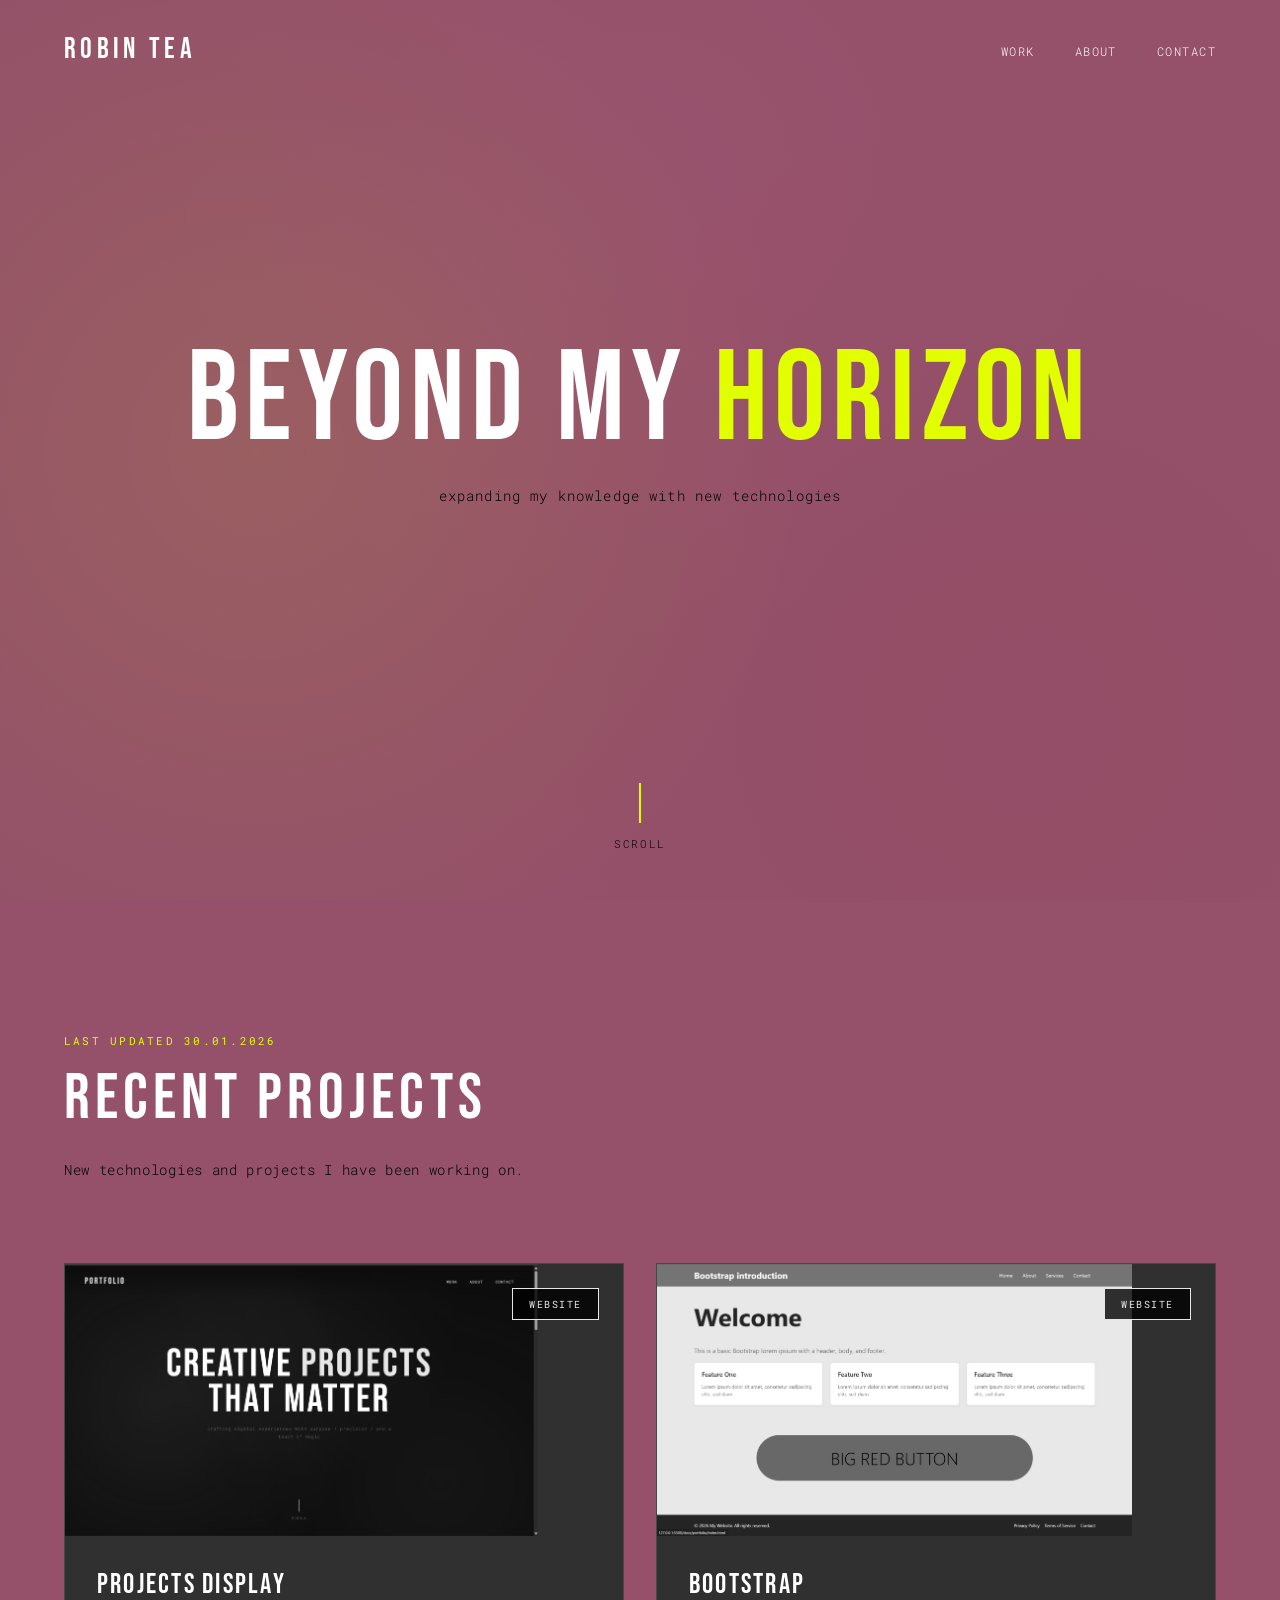
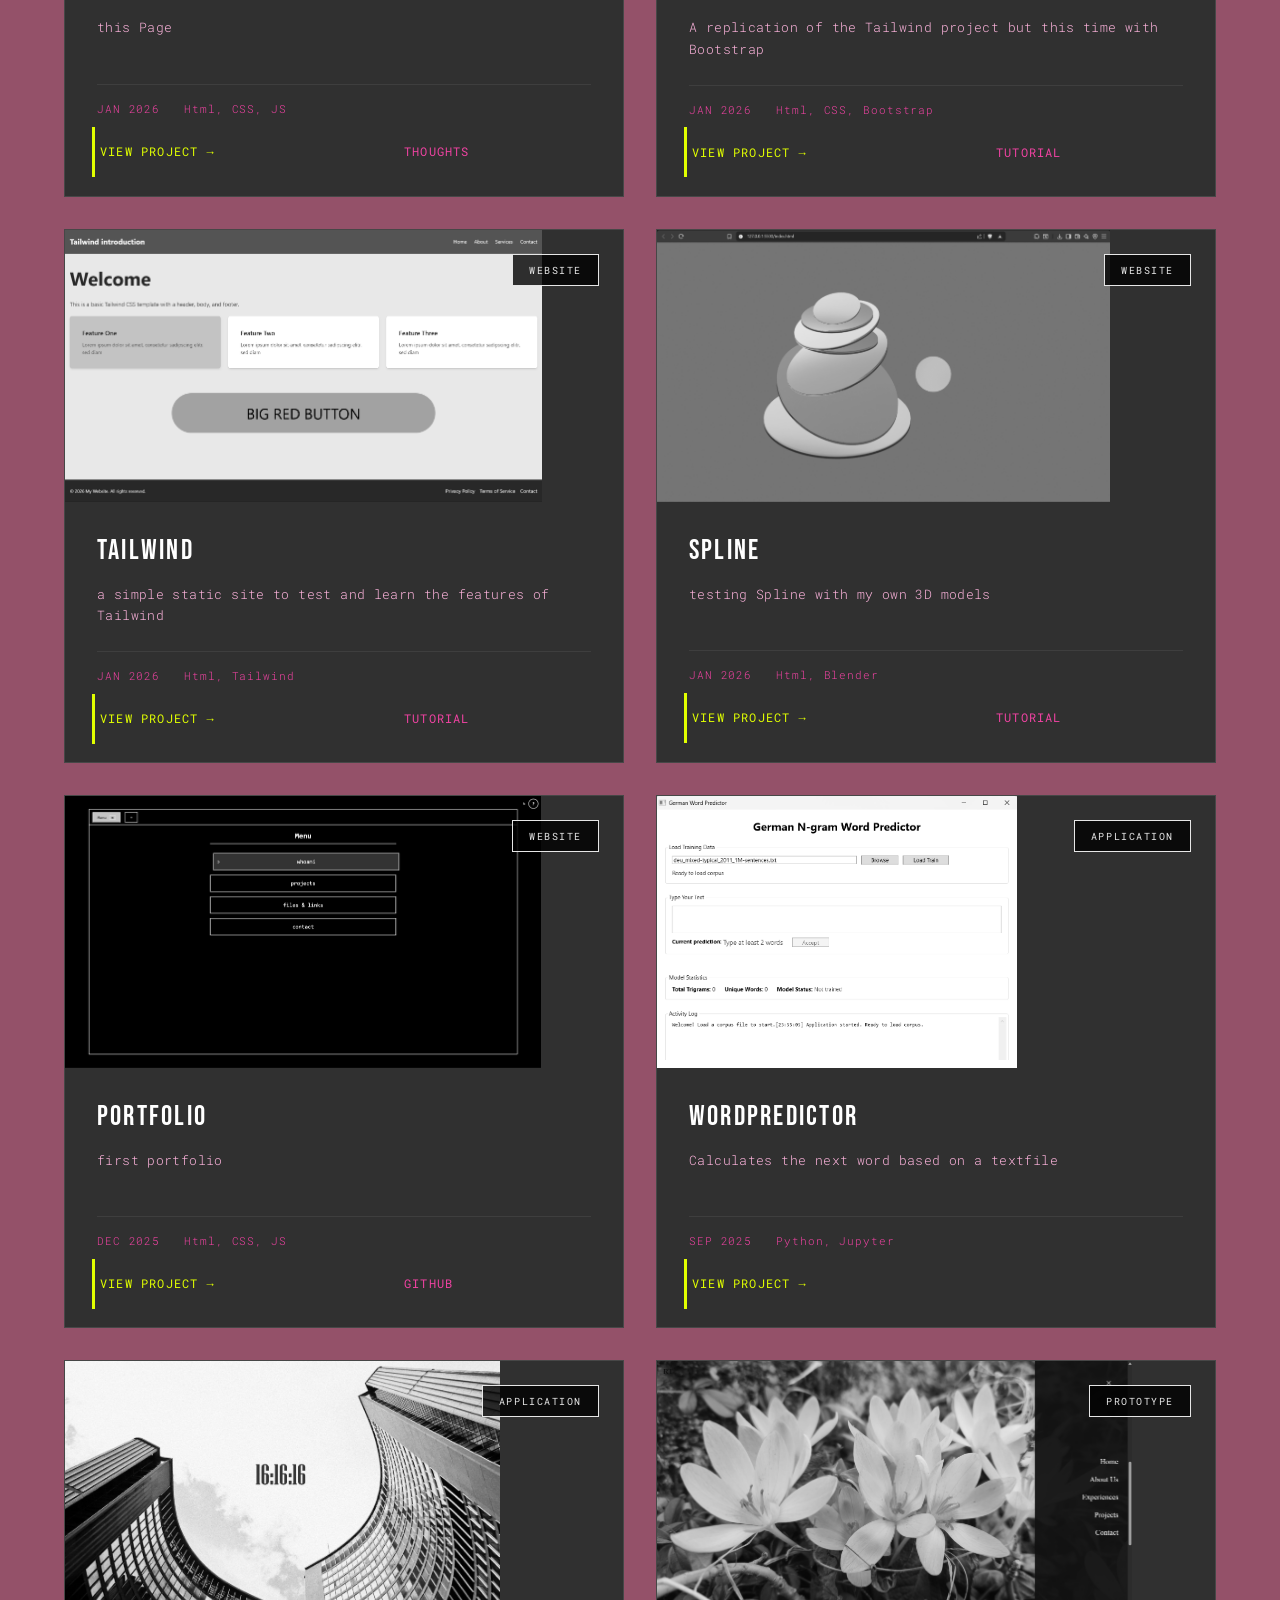
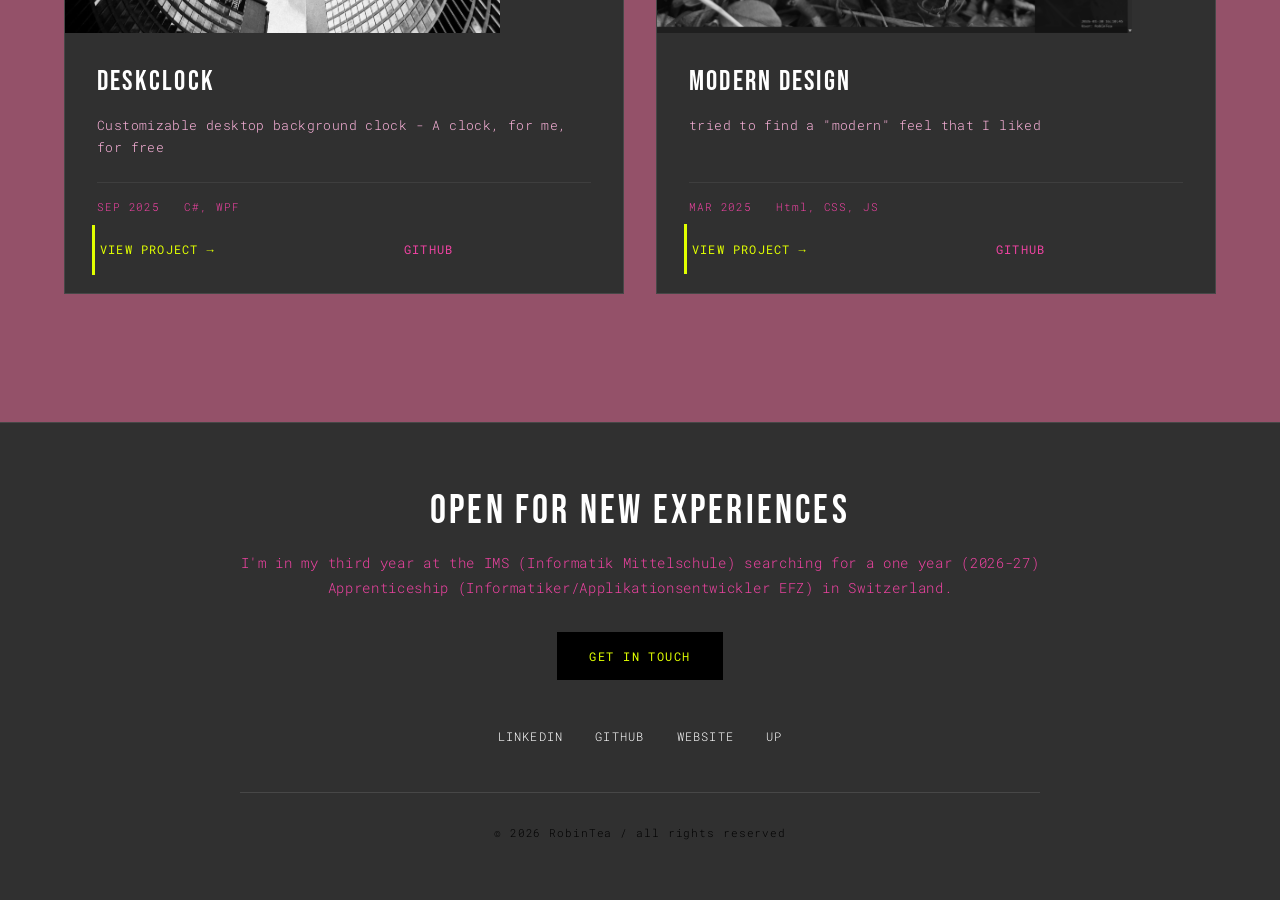
==== commit ca1398fd: "Add files via upload" ====
--- a/docs/index.html
+++ b/docs/index.html
@@ -107,7 +107,7 @@
                         <span>JAN 2026</span>
                         <span>Html, Blender</span>
                     </div>
-                    <a href="three/index.html" target="_blank" class="project-link">view project →</a>
+                    <a href="spline/index.html" target="_blank" class="project-link">view project →</a>
                     <a href="#" target="_blank" class="tutorial-link">Tutorial</a>
                 </div>
             </div>
@@ -192,7 +192,7 @@
     <footer id="contact">
         <div class="footer-content">
             <h2 class="footer-title">open for new experiences</h2>
-            <p class="footer-description">I'm in my third year at the IMS (Informatik Mittelschule) Searching for a one year (2026-27) Apprenticeship (Informatiker/Applikationsentwickler EFZ) in switzerland.</p>
+            <p class="footer-description">I'm in my third year at the IMS (Informatik Mittelschule) searching for a one year (2026-27) Apprenticeship (Informatiker/Applikationsentwickler EFZ) in Switzerland.</p>
             <a class="cta-button" onclick=" window.location.href='mailto:robin.taing@hotmail.com' ">get in touch</a>
             
             <div class="social-links">
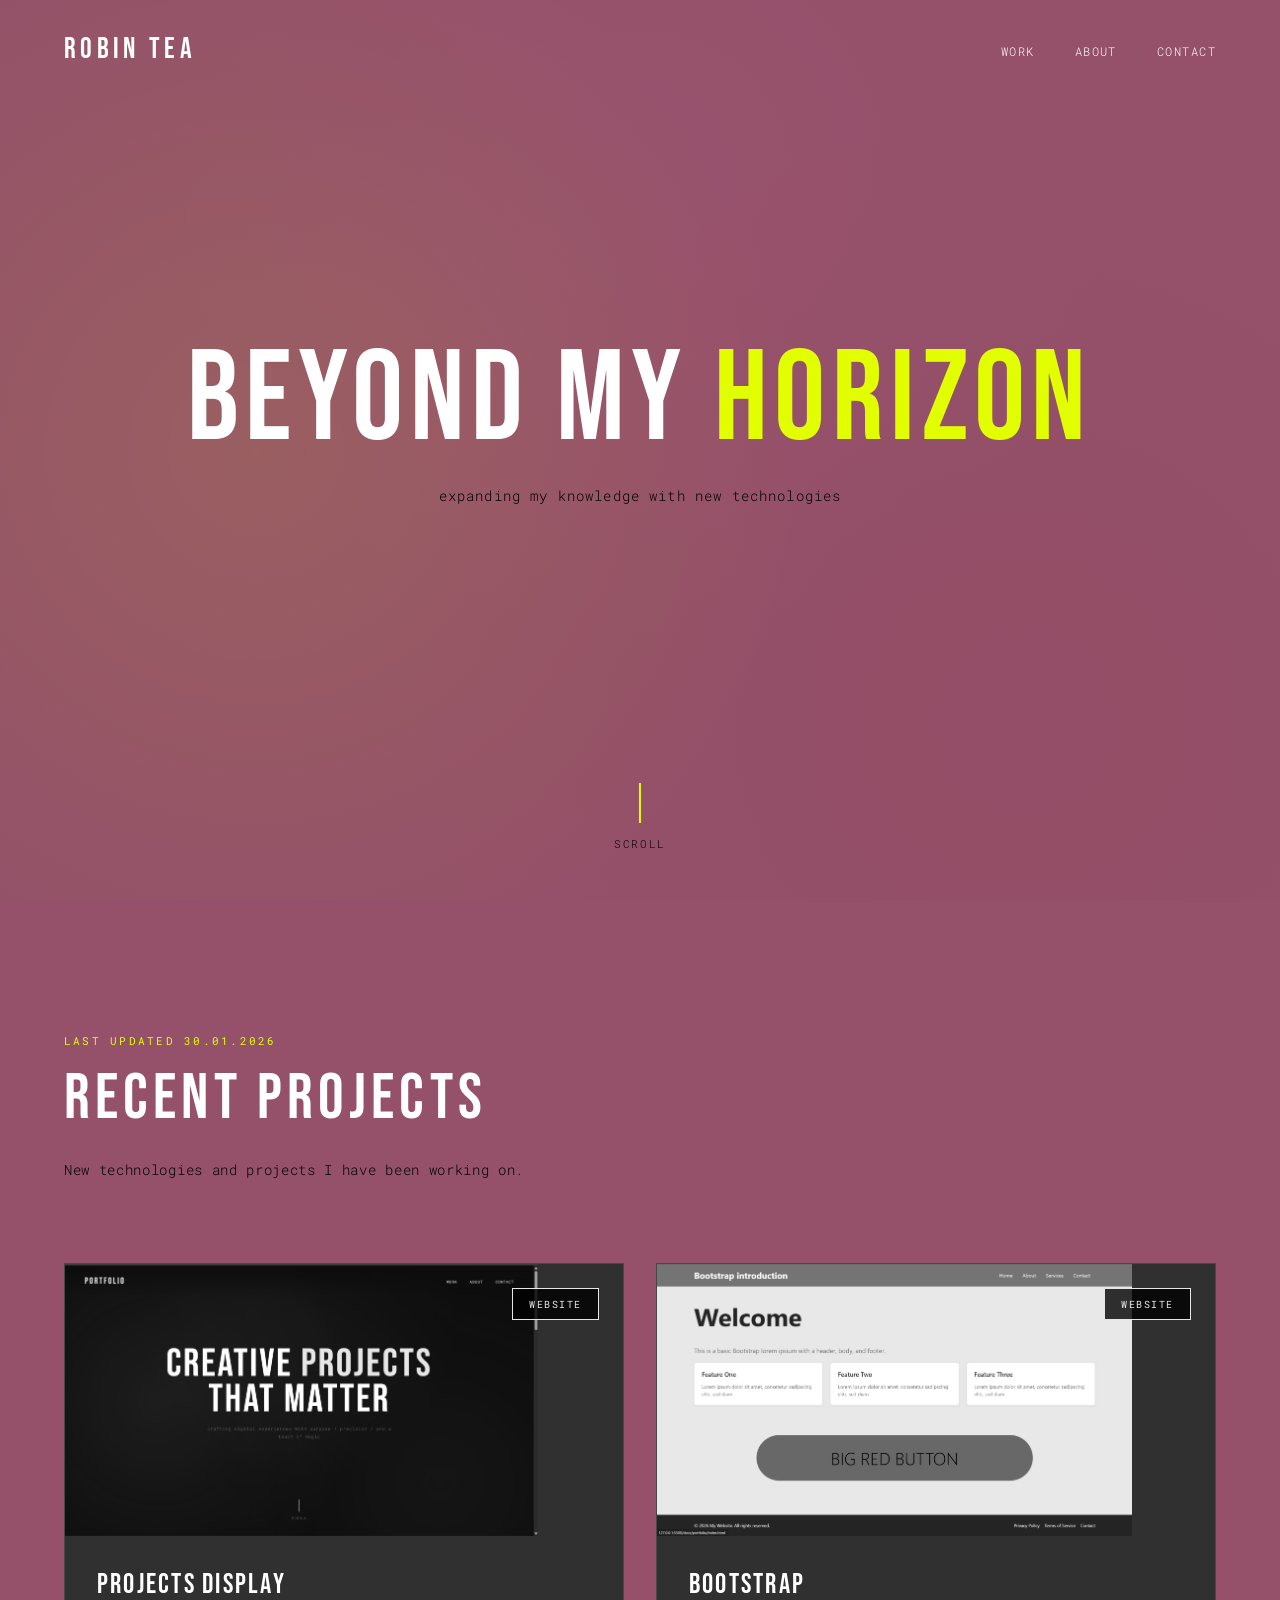
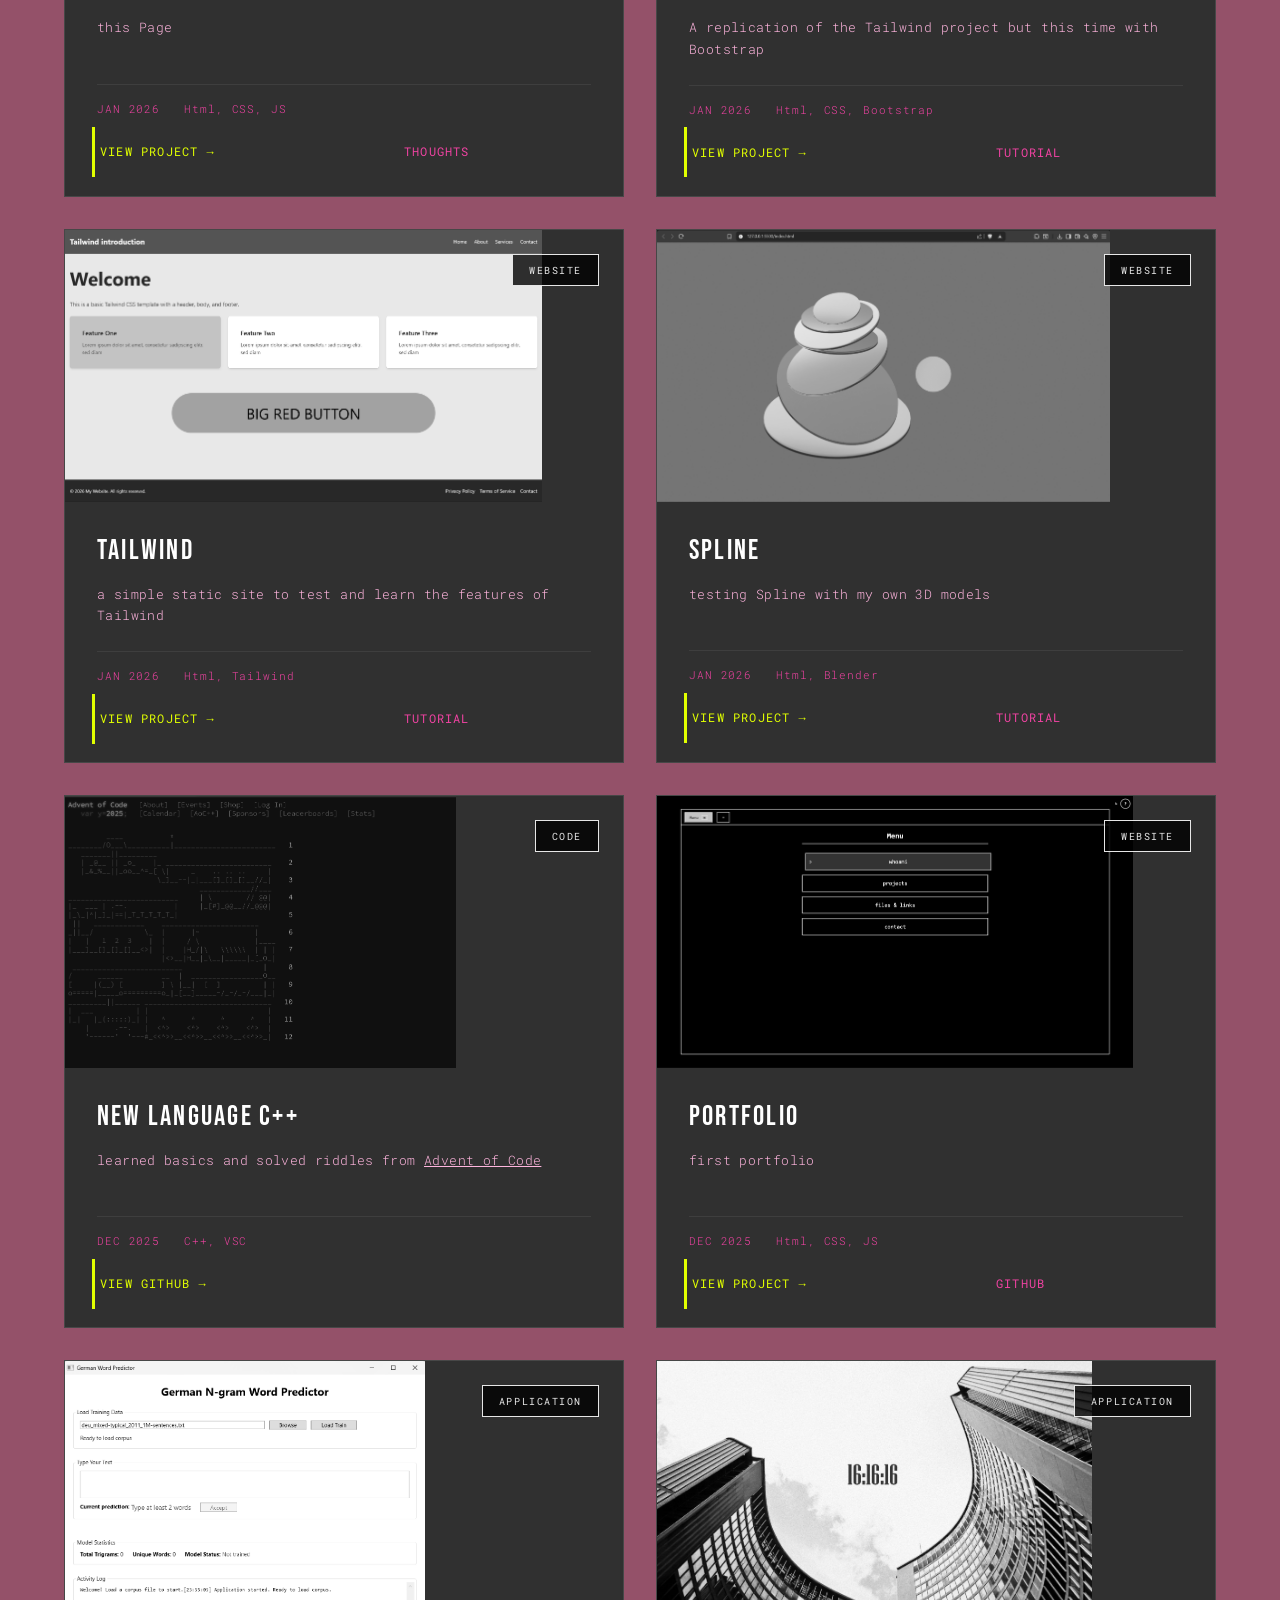
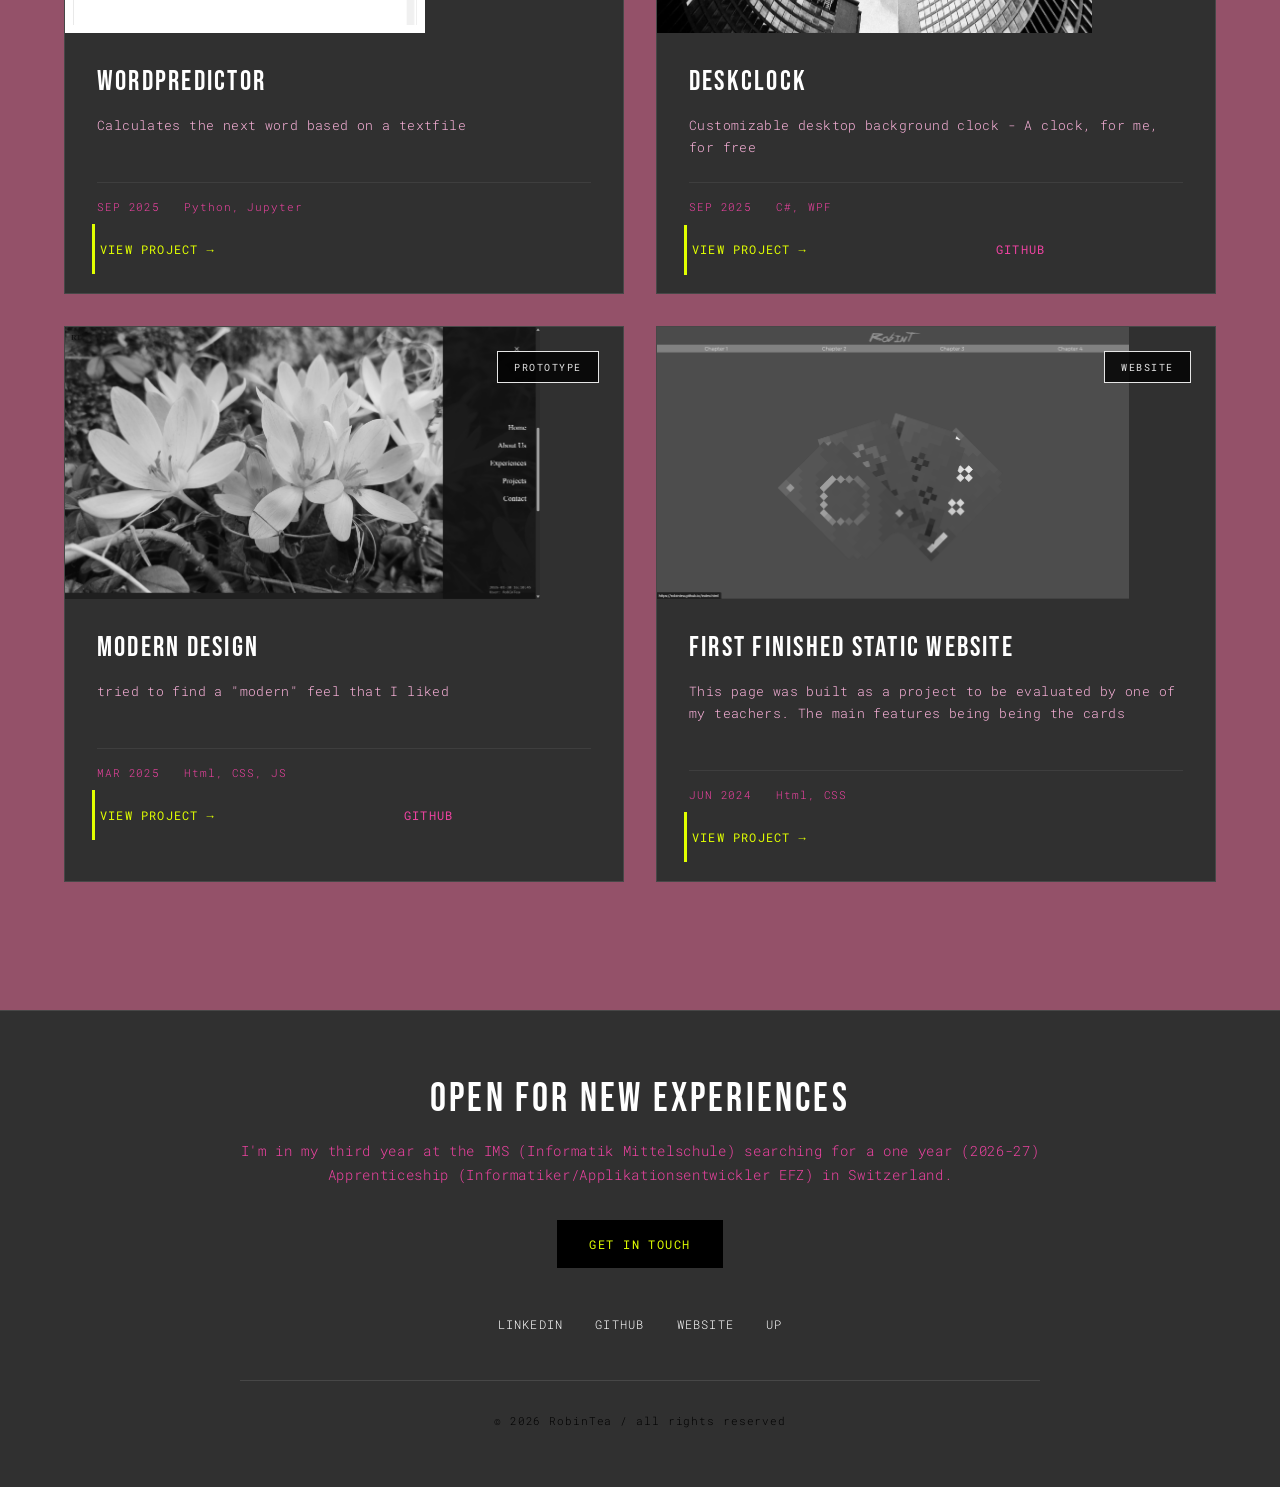
==== commit c7794d9e: "Add files via upload" ====
--- a/docs/index.html
+++ b/docs/index.html
@@ -114,6 +114,23 @@
 
             <div class="project-card">
                 <div class="project-image">
+                    <div class="project-tag">Code</div>
+                    <img class="project-image" src="pic/aoc25.png">
+                </div>
+                <div class="project-content">
+                    <h3 class="project-title">New Language C++</h3>
+                    <p class="project-description">learned basics and solved riddles from <a href="https://adventofcode.com/" target="_blank">Advent of Code</a></p>
+                    <br>
+                    <div class="project-meta">
+                        <span>DEC 2025</span>
+                        <span>C++, VSC</span>
+                    </div>
+                    <a href="https://robintea.github.io/Lernperiode-9/" target="_blank" class="project-link">view GitHub →</a>
+                </div>
+            </div>
+
+            <div class="project-card">
+                <div class="project-image">
                     <div class="project-tag">website</div>
                     <img class="project-image" src="pic/portfolio.png">
                 </div>
@@ -183,7 +200,22 @@
                 </div>
             </div>
 
-            
+            <div class="project-card">
+                <div class="project-image">
+                    <div class="project-tag">website</div>
+                    <img class="project-image" src="pic/card-website.png">
+                </div>
+                <div class="project-content">
+                    <h3 class="project-title">first finished static Website</h3>
+                    <p class="project-description">This page was built as a project to be evaluated by one of my teachers. The main features being being the cards</p>
+                    <br>
+                    <div class="project-meta">
+                        <span>JUN 2024</span>
+                        <span>Html, CSS</span>
+                    </div>
+                    <a href="https://robintea.github.io" target="_blank" class="project-link">view project →</a>
+                </div>
+            </div>
 
         </div>
     </section>
--- a/docs/styles.css
+++ b/docs/styles.css
@@ -362,6 +362,12 @@
     line-height: 1.7;
     margin-bottom: 1.5rem;
     letter-spacing: 0.03em;
+    text-decoration: none;
+}
+
+.project-description a{
+    text-decoration: underline;
+    color: var(--card-text);
 }
 
 .project-meta {
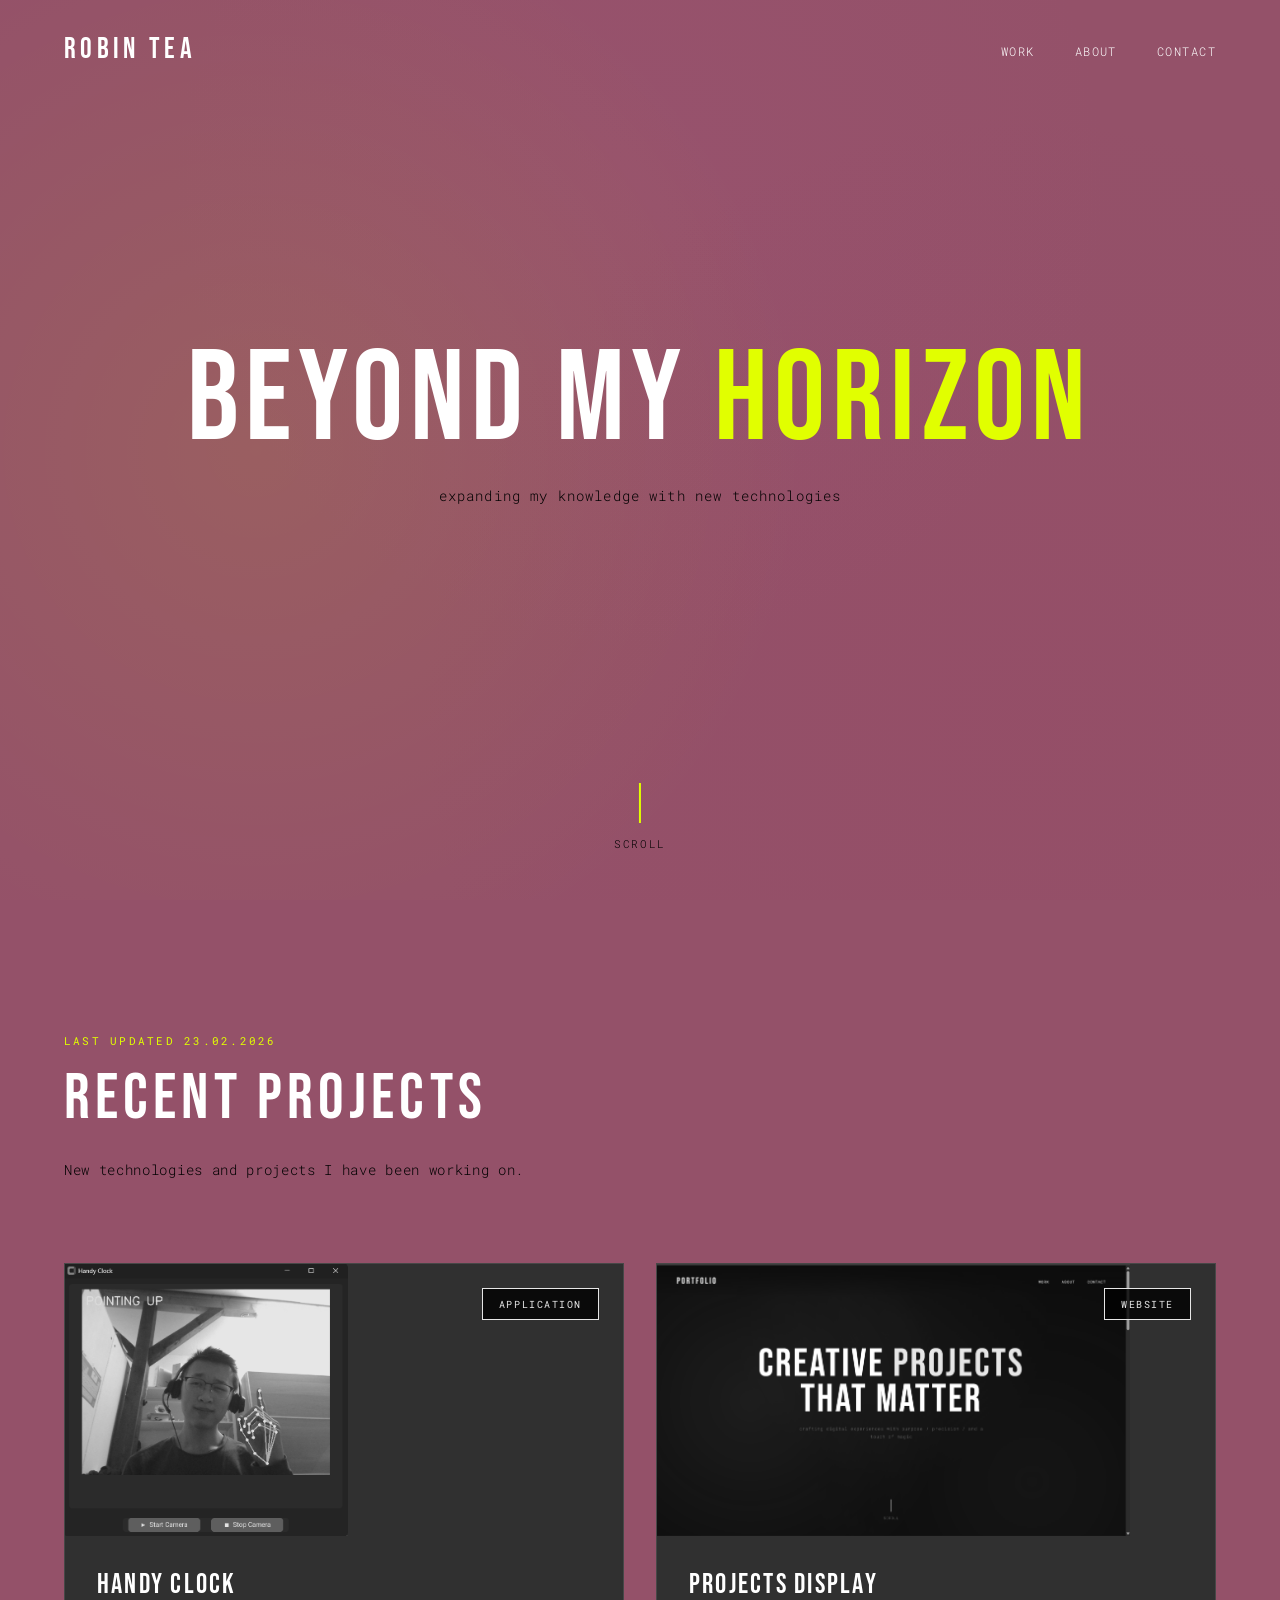
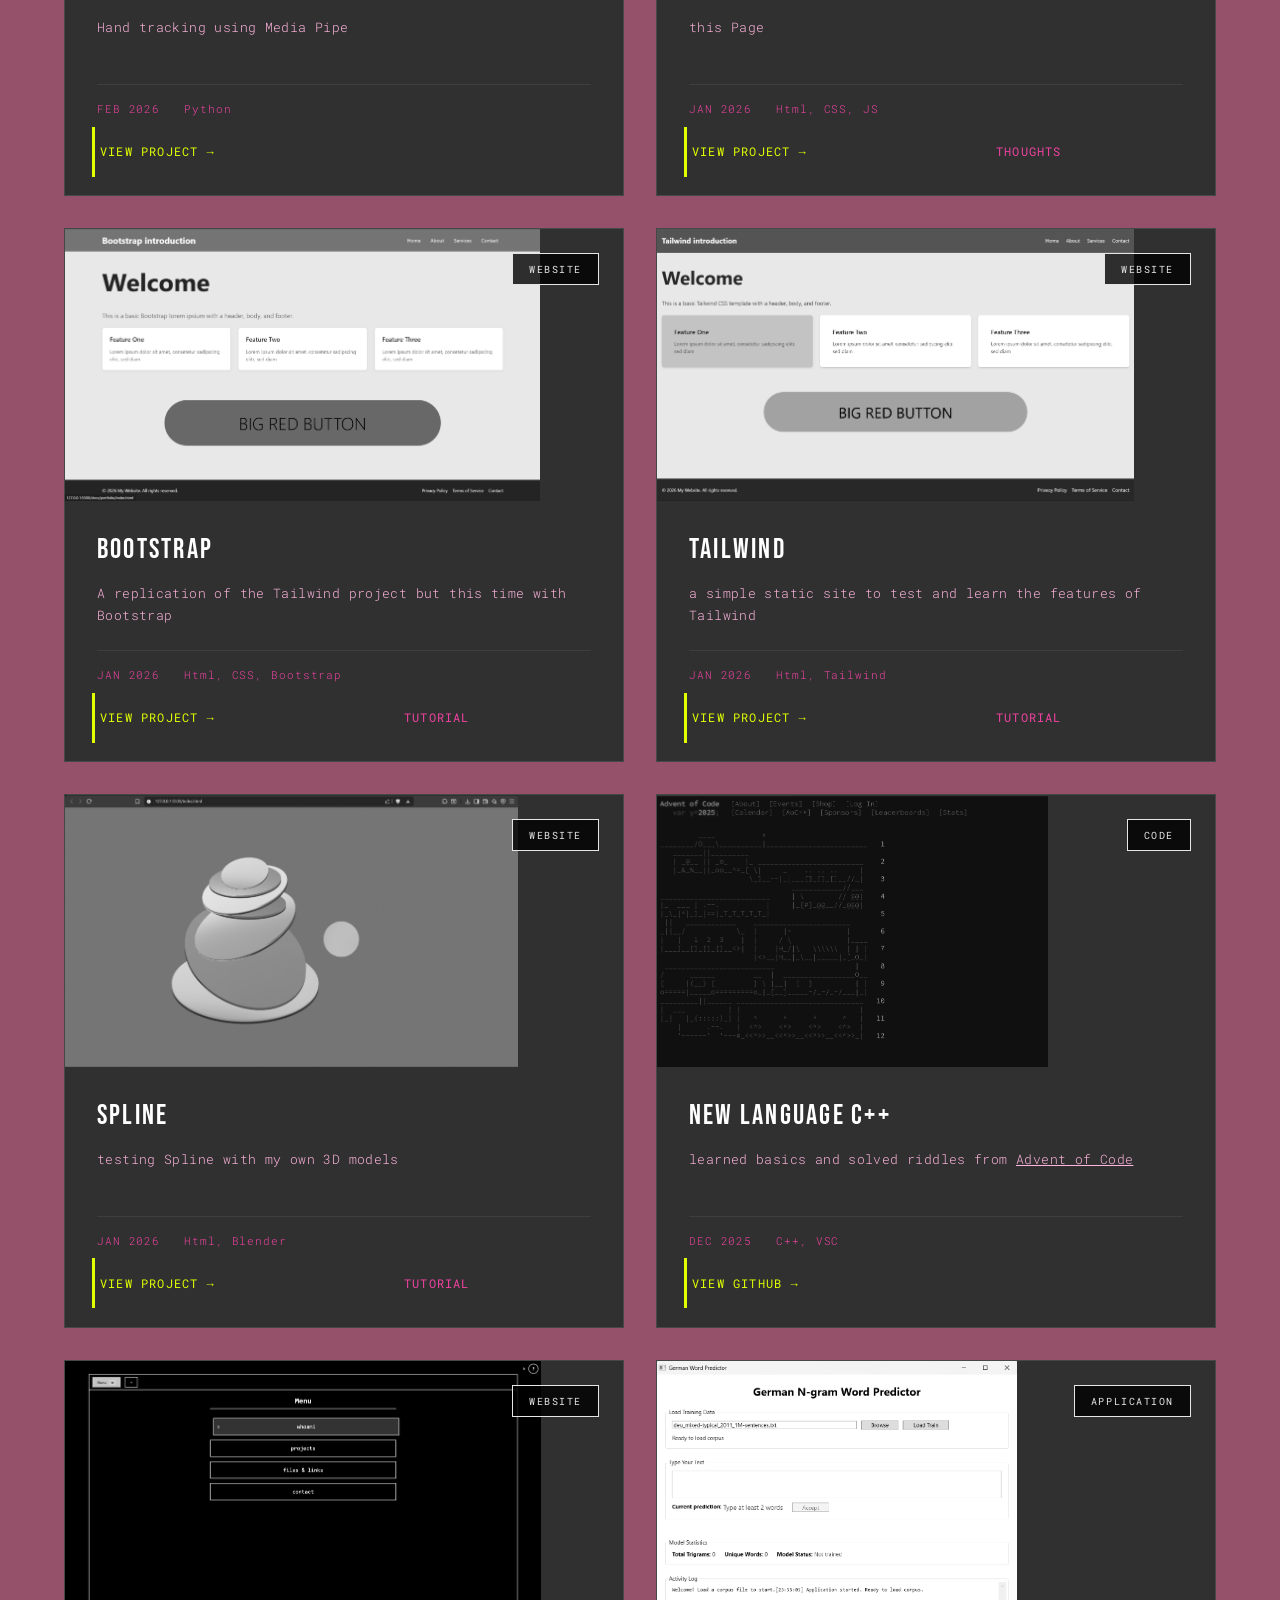
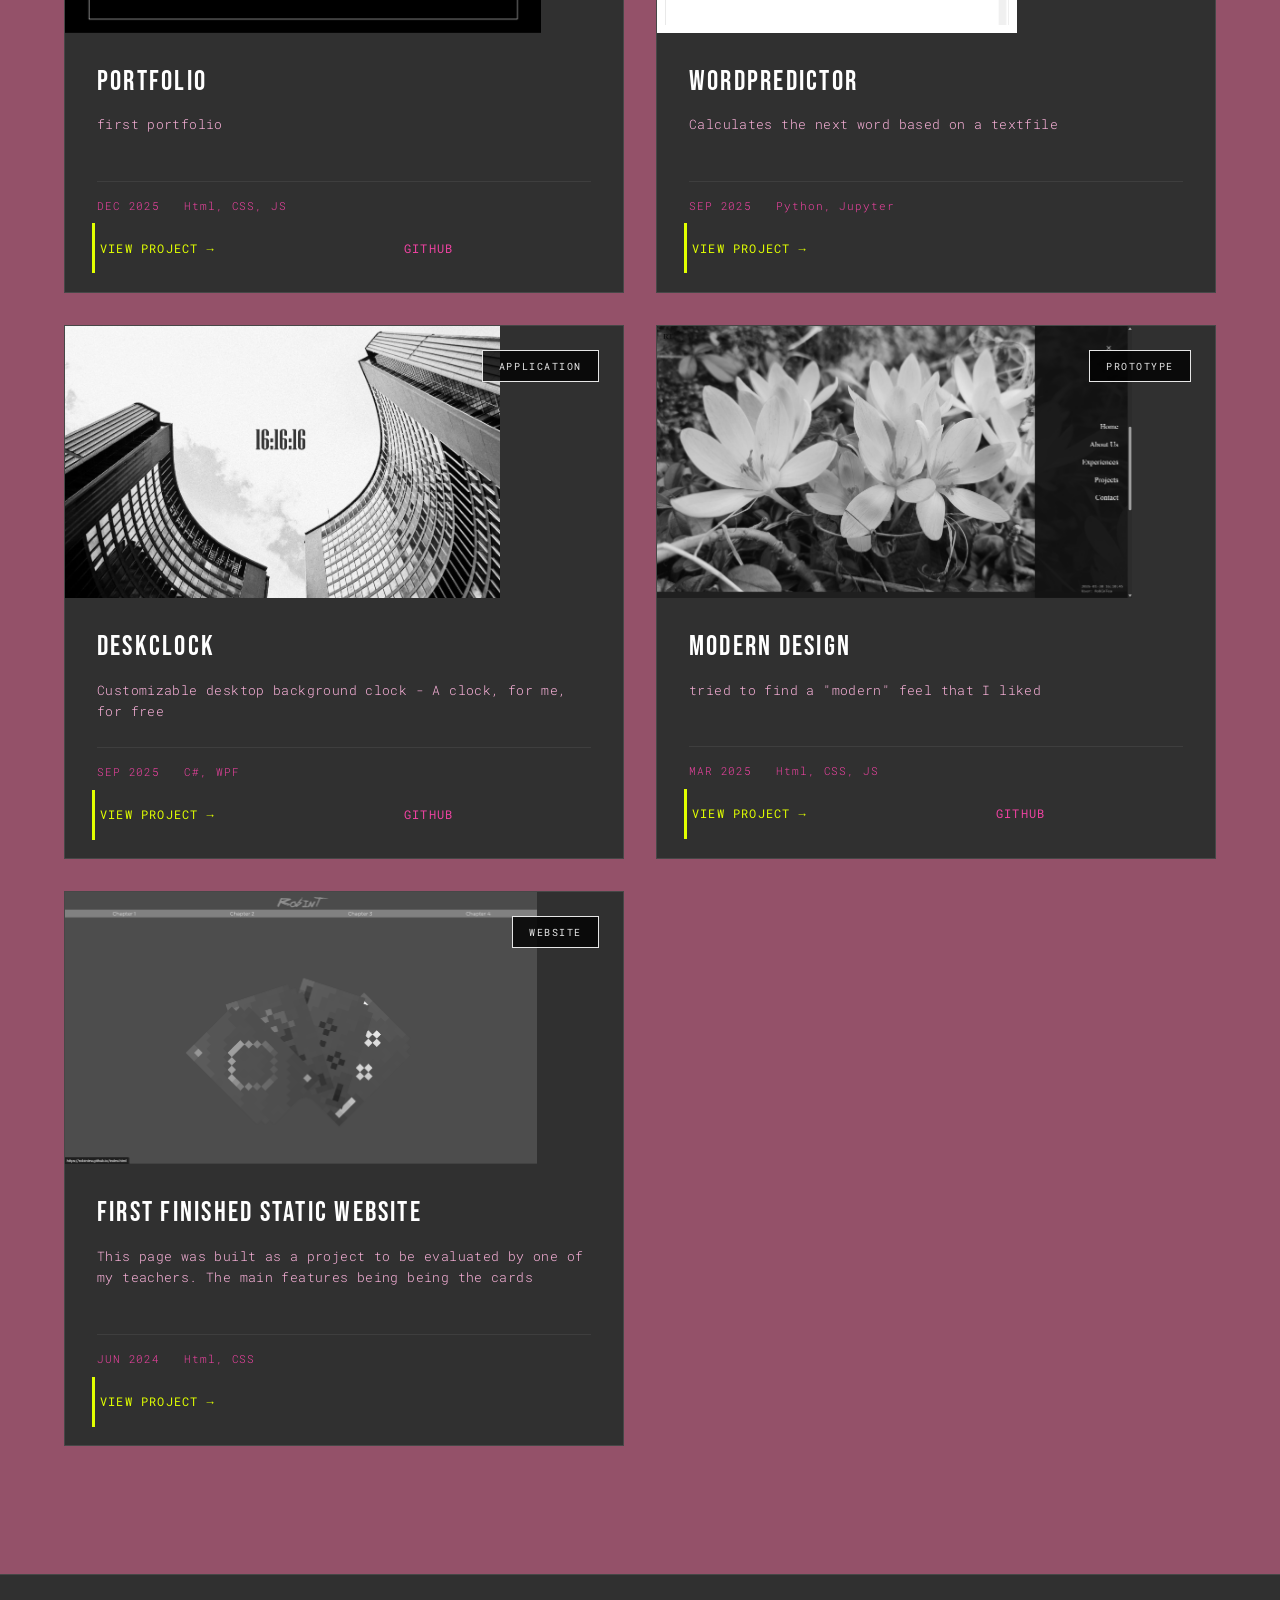
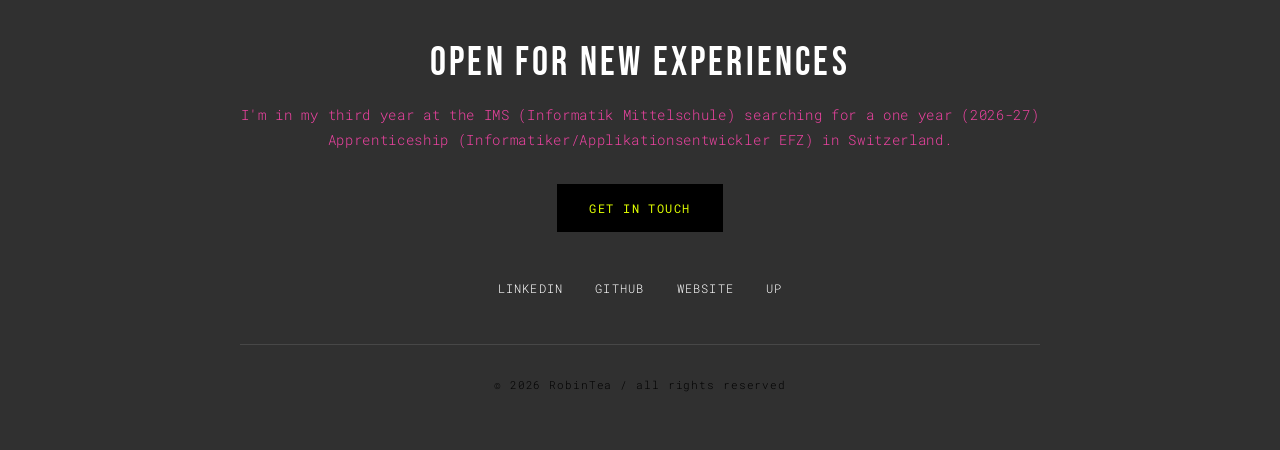
==== commit 75c42237: "Add files via upload" ====
--- a/docs/index.html
+++ b/docs/index.html
@@ -35,7 +35,7 @@
     <!-- Projects Section -->
     <section class="projects-section" id="work">
         <div class="section-header">
-            <span class="section-label">last updated 30.01.2026</span>
+            <span class="section-label">last updated 23.02.2026</span>
             <h2 class="section-title">RECENT PROJECTS</h2>
             <p class="section-description">New technologies and projects I have been working on.</p>
         </div>
@@ -44,7 +44,24 @@
 
             <div class="project-card">
                 <div class="project-image">
-                    <div class="project-tag">website</div>
+                    <div class="project-tag">Application</div>
+                    <img class="project-image" src="pic/HandyClock.png">
+                </div>
+                <div class="project-content">
+                    <h3 class="project-title">HANDY CLOCK</h3>
+                    <p class="project-description">Hand tracking using Media Pipe</p>
+                    <br>
+                    <div class="project-meta">
+                        <span>FEB 2026</span>
+                        <span>Python</span>
+                    </div>
+                    <a href="https://github.com/RobinTea/HandyClock" target="_blank" class="project-link">view project →</a>
+                </div>
+            </div>
+
+            <div class="project-card">
+                <div class="project-image">
+                    <div class="project-tag">Website</div>
                     <img class="project-image" src="pic/projects-display.png">
                 </div>
                 <div class="project-content">
@@ -62,7 +79,7 @@
 
             <div class="project-card">
                 <div class="project-image">
-                    <div class="project-tag">website</div>
+                    <div class="project-tag">Website</div>
                     <img class="project-image" src="pic/bootstrap.png">
                 </div>
                 <div class="project-content">
@@ -79,7 +96,7 @@
 
             <div class="project-card">
                 <div class="project-image">
-                    <div class="project-tag">website</div>
+                    <div class="project-tag">Website</div>
                     <img class="project-image" src="pic/tailwind.png">
                 </div>
                 <div class="project-content">
@@ -100,7 +117,7 @@
                     <img class="project-image" src="pic/spline.png">
                 </div>
                 <div class="project-content">
-                    <h3 class="project-title">spline</h3>
+                    <h3 class="project-title">Spline</h3>
                     <p class="project-description">testing Spline with my own 3D models</p>
                     <br>
                     <div class="project-meta">
@@ -131,7 +148,7 @@
 
             <div class="project-card">
                 <div class="project-image">
-                    <div class="project-tag">website</div>
+                    <div class="project-tag">Website</div>
                     <img class="project-image" src="pic/portfolio.png">
                 </div>
                 <div class="project-content">
@@ -202,7 +219,7 @@
 
             <div class="project-card">
                 <div class="project-image">
-                    <div class="project-tag">website</div>
+                    <div class="project-tag">Website</div>
                     <img class="project-image" src="pic/card-website.png">
                 </div>
                 <div class="project-content">
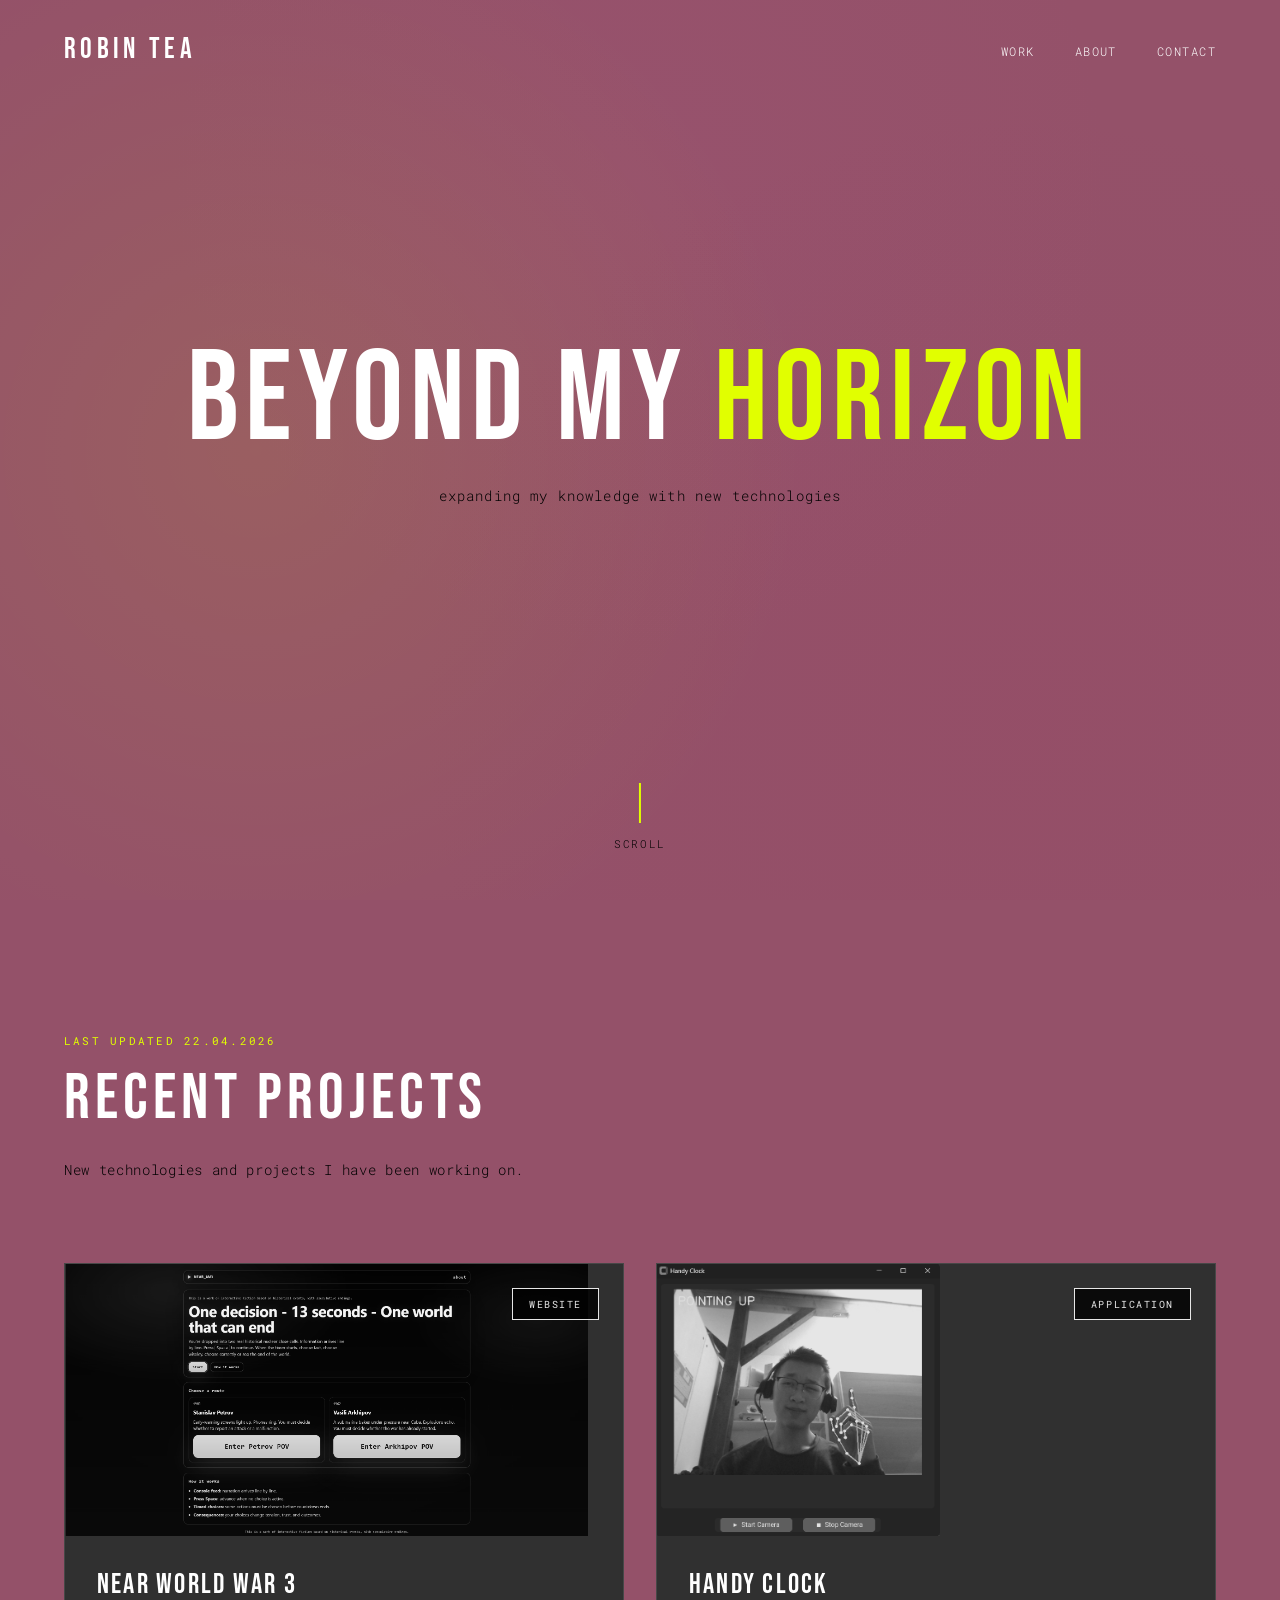
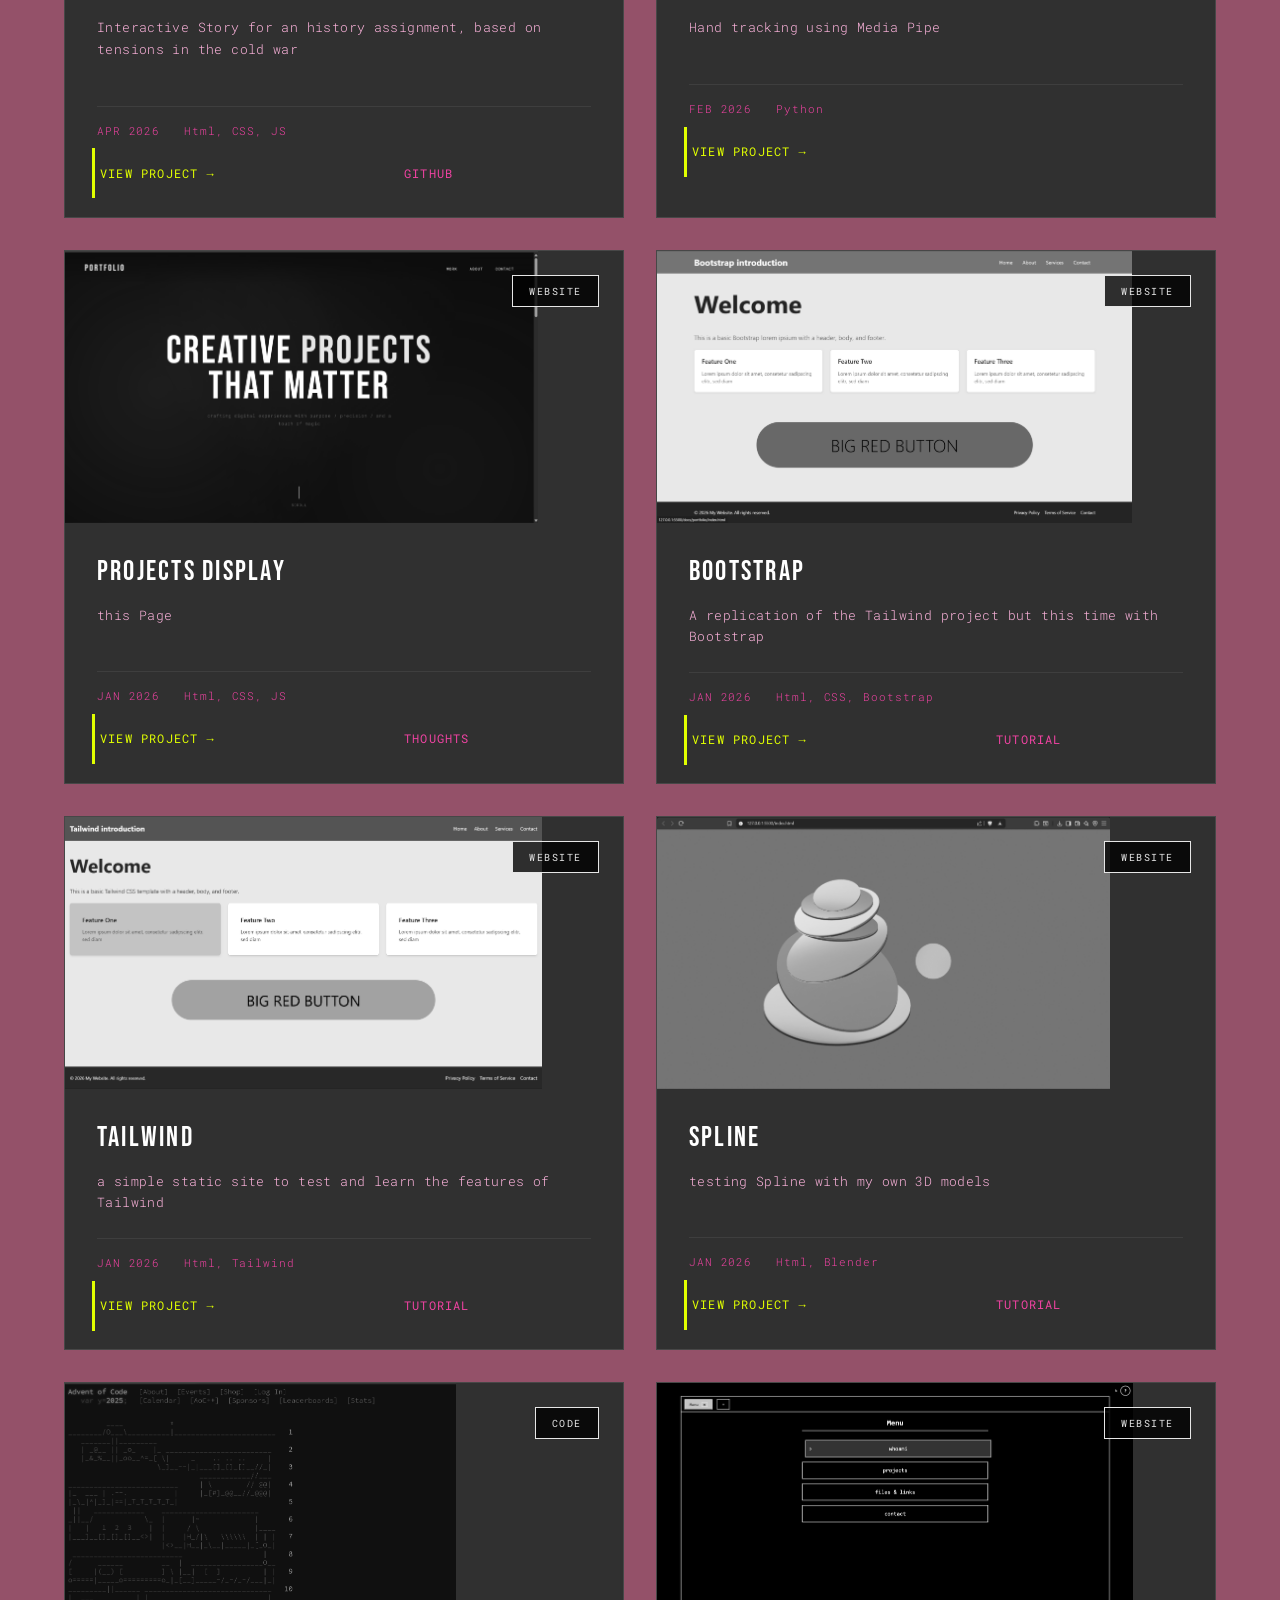
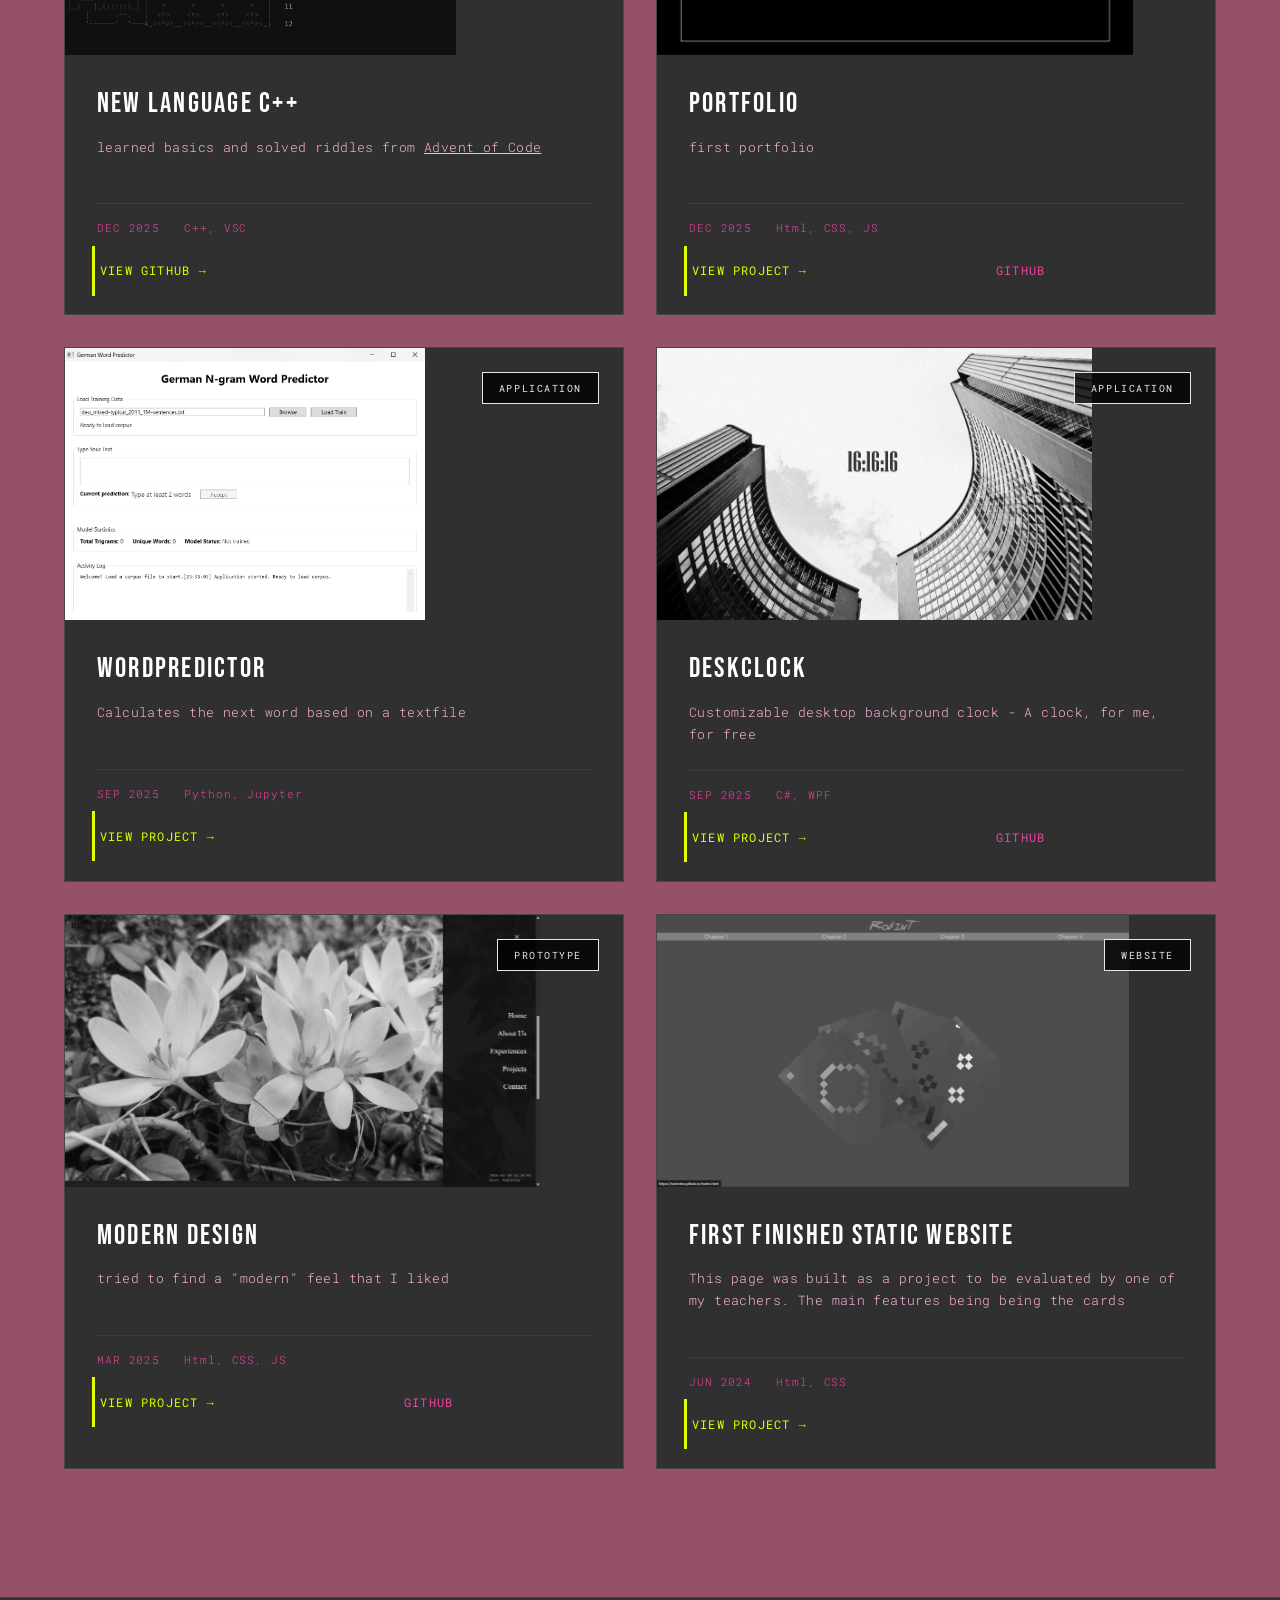
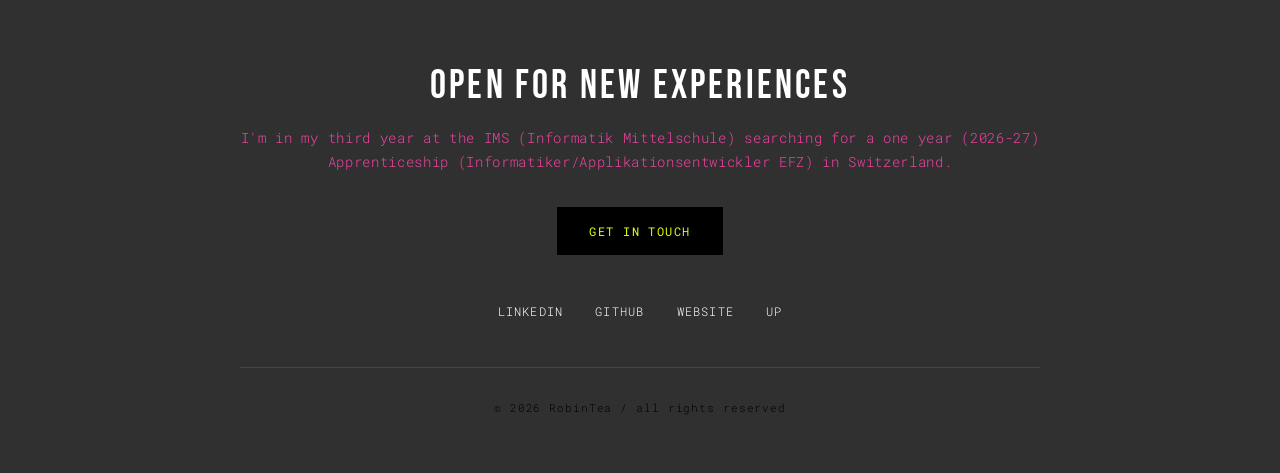
==== commit e5b078b5: "Add files via upload" ====
--- a/docs/index.html
+++ b/docs/index.html
@@ -35,12 +35,30 @@
     <!-- Projects Section -->
     <section class="projects-section" id="work">
         <div class="section-header">
-            <span class="section-label">last updated 23.02.2026</span>
+            <span class="section-label">last updated 22.04.2026</span>
             <h2 class="section-title">RECENT PROJECTS</h2>
             <p class="section-description">New technologies and projects I have been working on.</p>
         </div>
 
         <div class="projects-grid">
+
+            <div class="project-card">
+                <div class="project-image">
+                    <div class="project-tag">Website</div>
+                    <img class="project-image" src="pic/NEARWW3.png">
+                </div>
+                <div class="project-content">
+                    <h3 class="project-title">Near World War 3</h3>
+                    <p class="project-description">Interactive Story for an history assignment, based on tensions in the cold war</p>
+                    <br>
+                    <div class="project-meta">
+                        <span>APR 2026</span>
+                        <span>Html, CSS, JS</span>
+                    </div>
+                    <a href="https://robintea.github.io/History-Interactive-Story/" target="_blank" class="project-link">view project →</a>
+                    <a href="https://github.com/RobinTea/History-Interactive-Story" target="_blank" class="tutorial-link">GitHub</a>
+                </div>
+            </div>
 
             <div class="project-card">
                 <div class="project-image">
--- a/docs/styles.css
+++ b/docs/styles.css
@@ -273,6 +273,9 @@
     border-color: var(--accent);
 }
 
+.project-card:hover .project-image{
+    filter: grayscale(0%);
+}
 
 .project-image {
     height: 17rem;
@@ -283,9 +286,6 @@
     transition: filter 0.3s;
 }
 
-.project-image:hover {
-    filter: grayscale(0%);
-}
 
 /*
 .project-card:nth-child(2n) .project-image {
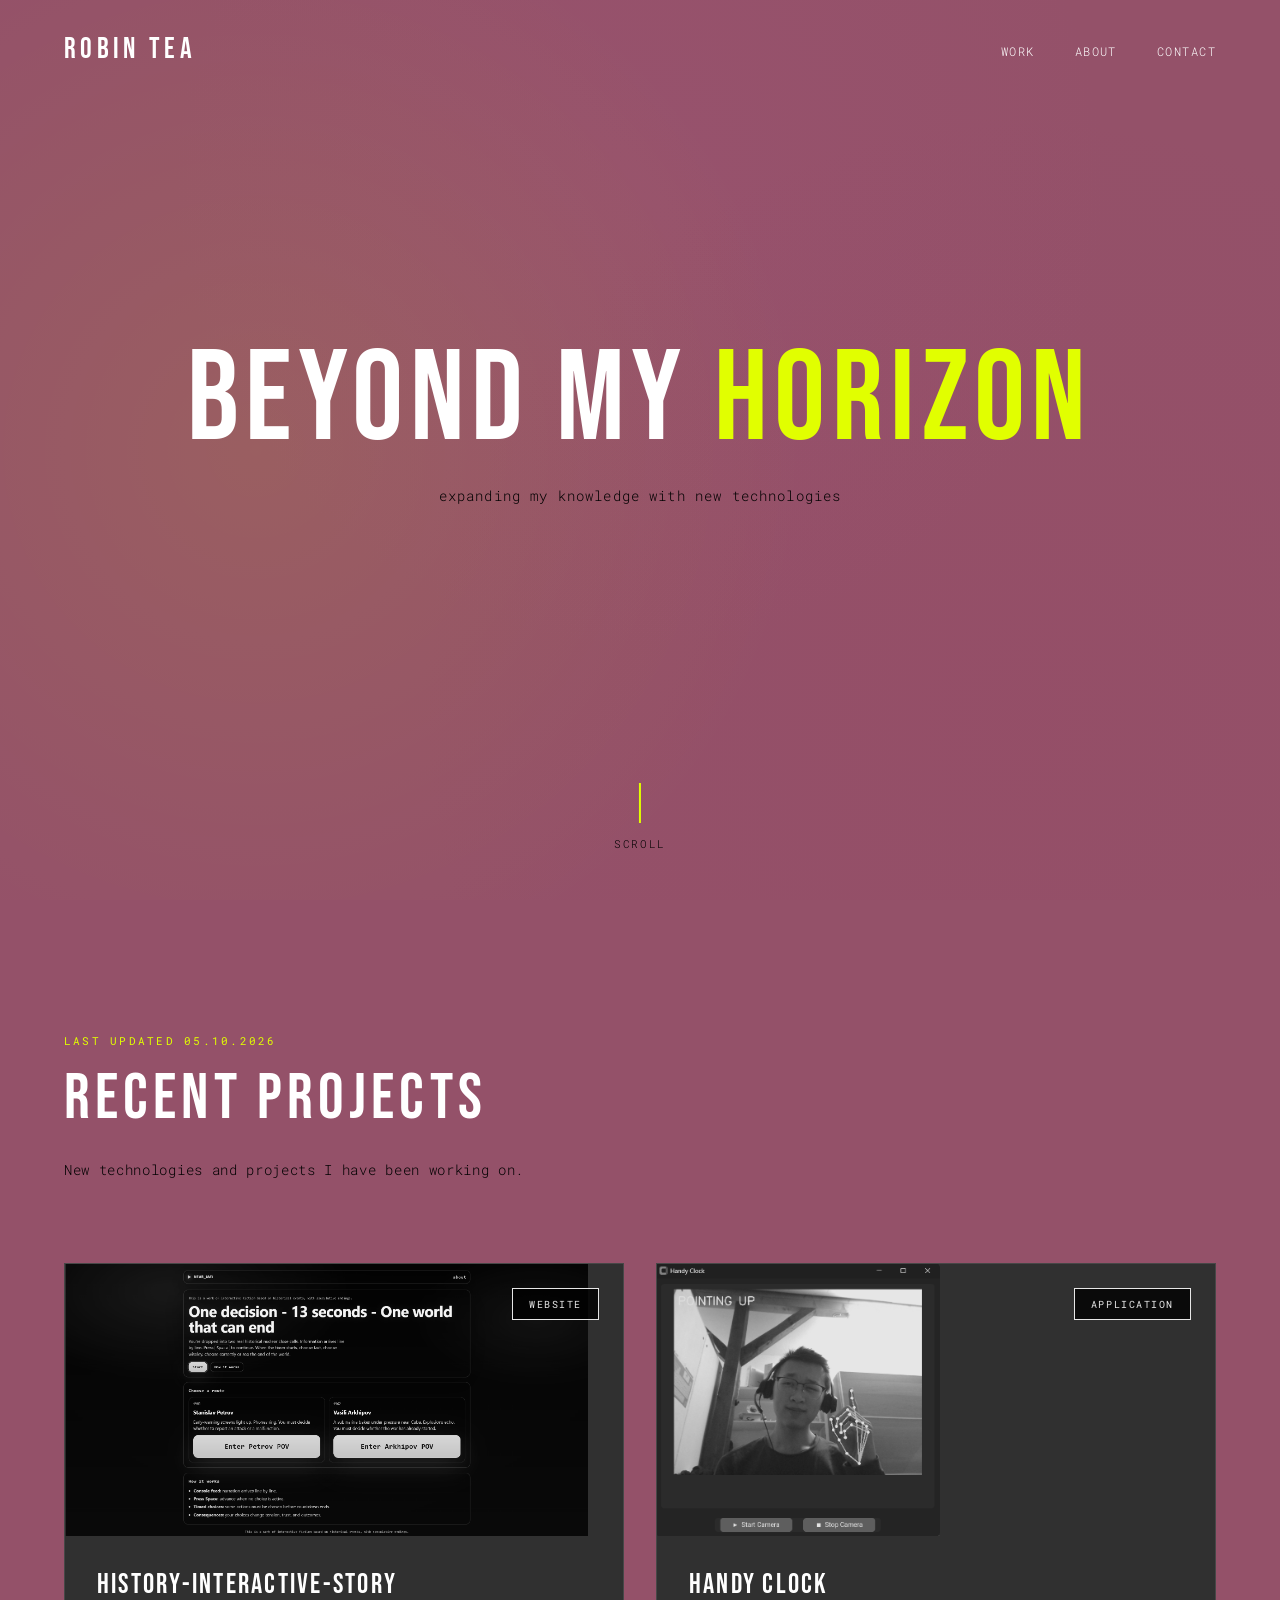
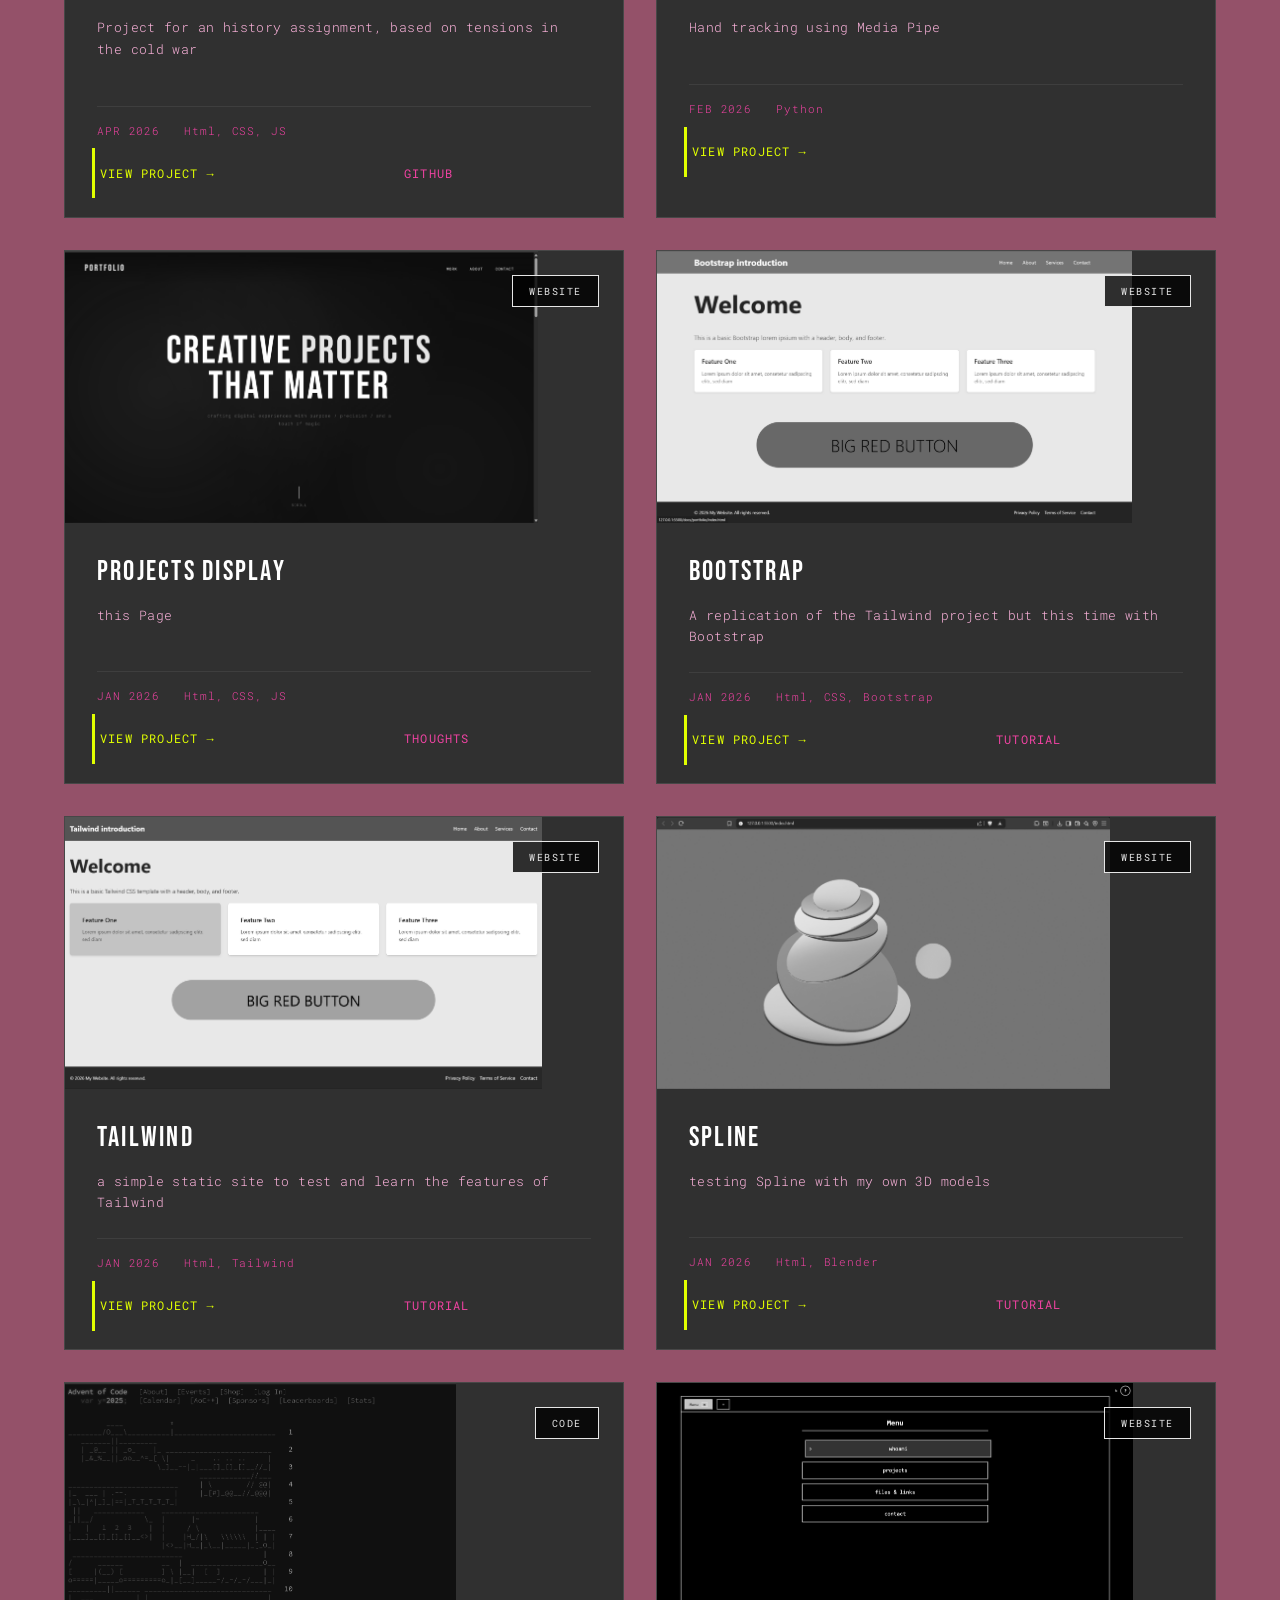
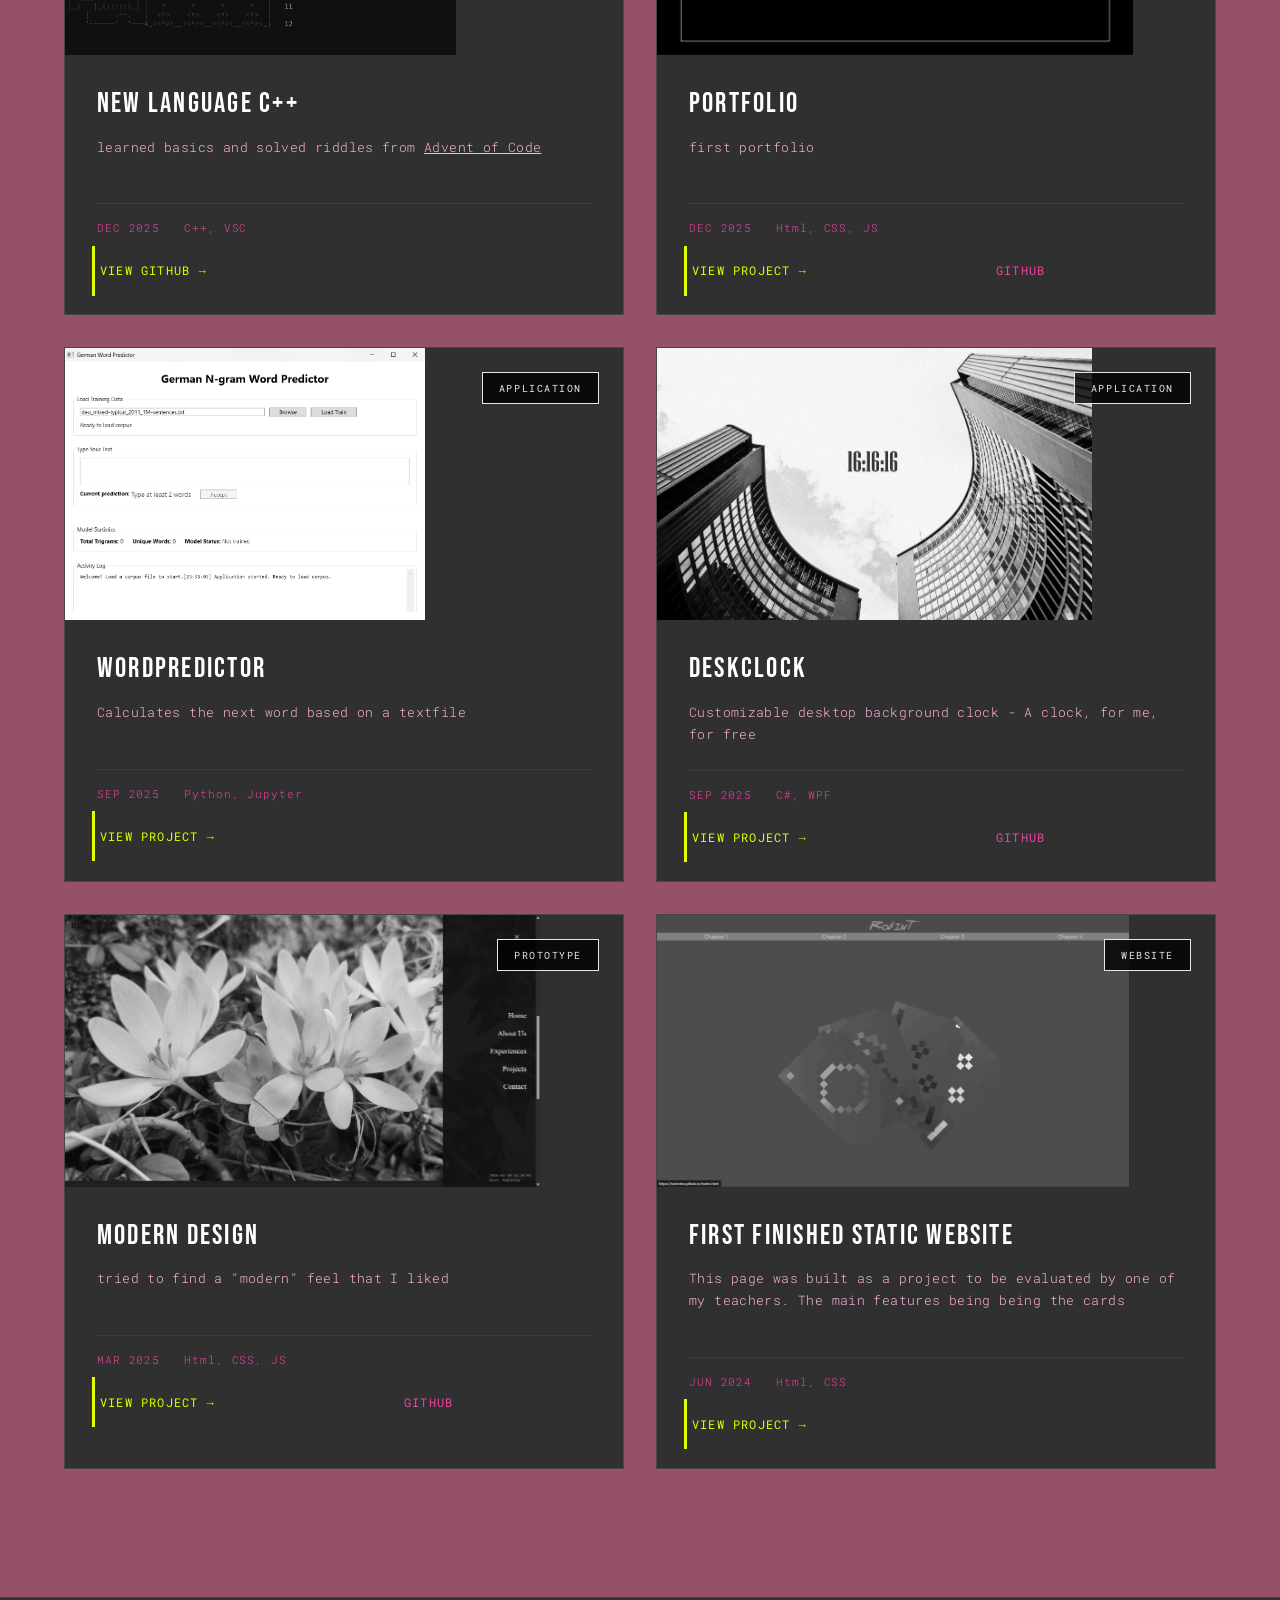
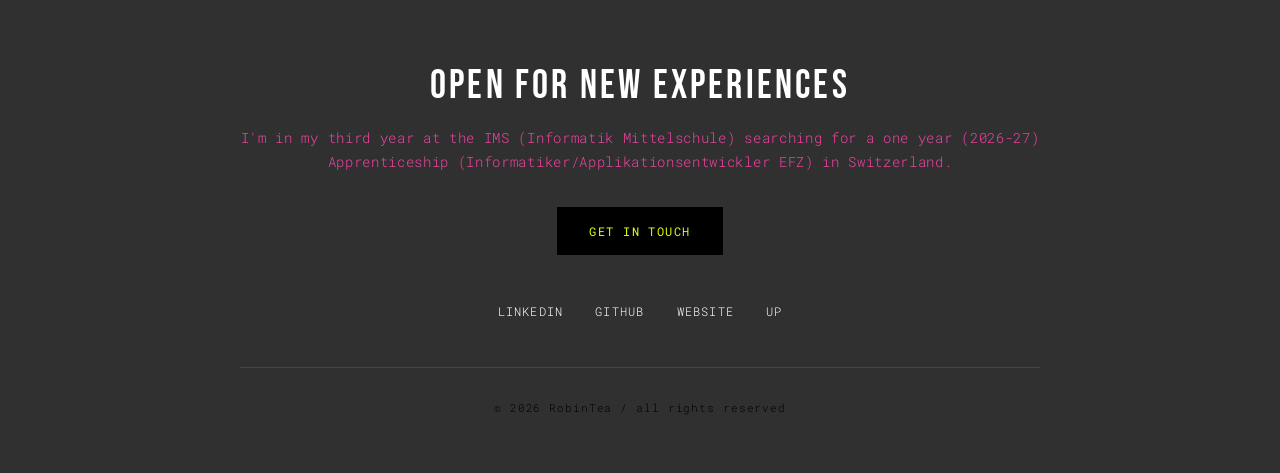
==== commit 9f9e729d: "Add files via upload" ====
--- a/docs/index.html
+++ b/docs/index.html
@@ -35,7 +35,7 @@
     <!-- Projects Section -->
     <section class="projects-section" id="work">
         <div class="section-header">
-            <span class="section-label">last updated 22.04.2026</span>
+            <span class="section-label">last updated 05.10.2026</span>
             <h2 class="section-title">RECENT PROJECTS</h2>
             <p class="section-description">New technologies and projects I have been working on.</p>
         </div>
@@ -48,8 +48,8 @@
                     <img class="project-image" src="pic/NEARWW3.png">
                 </div>
                 <div class="project-content">
-                    <h3 class="project-title">Near World War 3</h3>
-                    <p class="project-description">Interactive Story for an history assignment, based on tensions in the cold war</p>
+                    <h3 class="project-title">History-Interactive-Story</h3>
+                    <p class="project-description">Project for an history assignment, based on tensions in the cold war</p>
                     <br>
                     <div class="project-meta">
                         <span>APR 2026</span>
